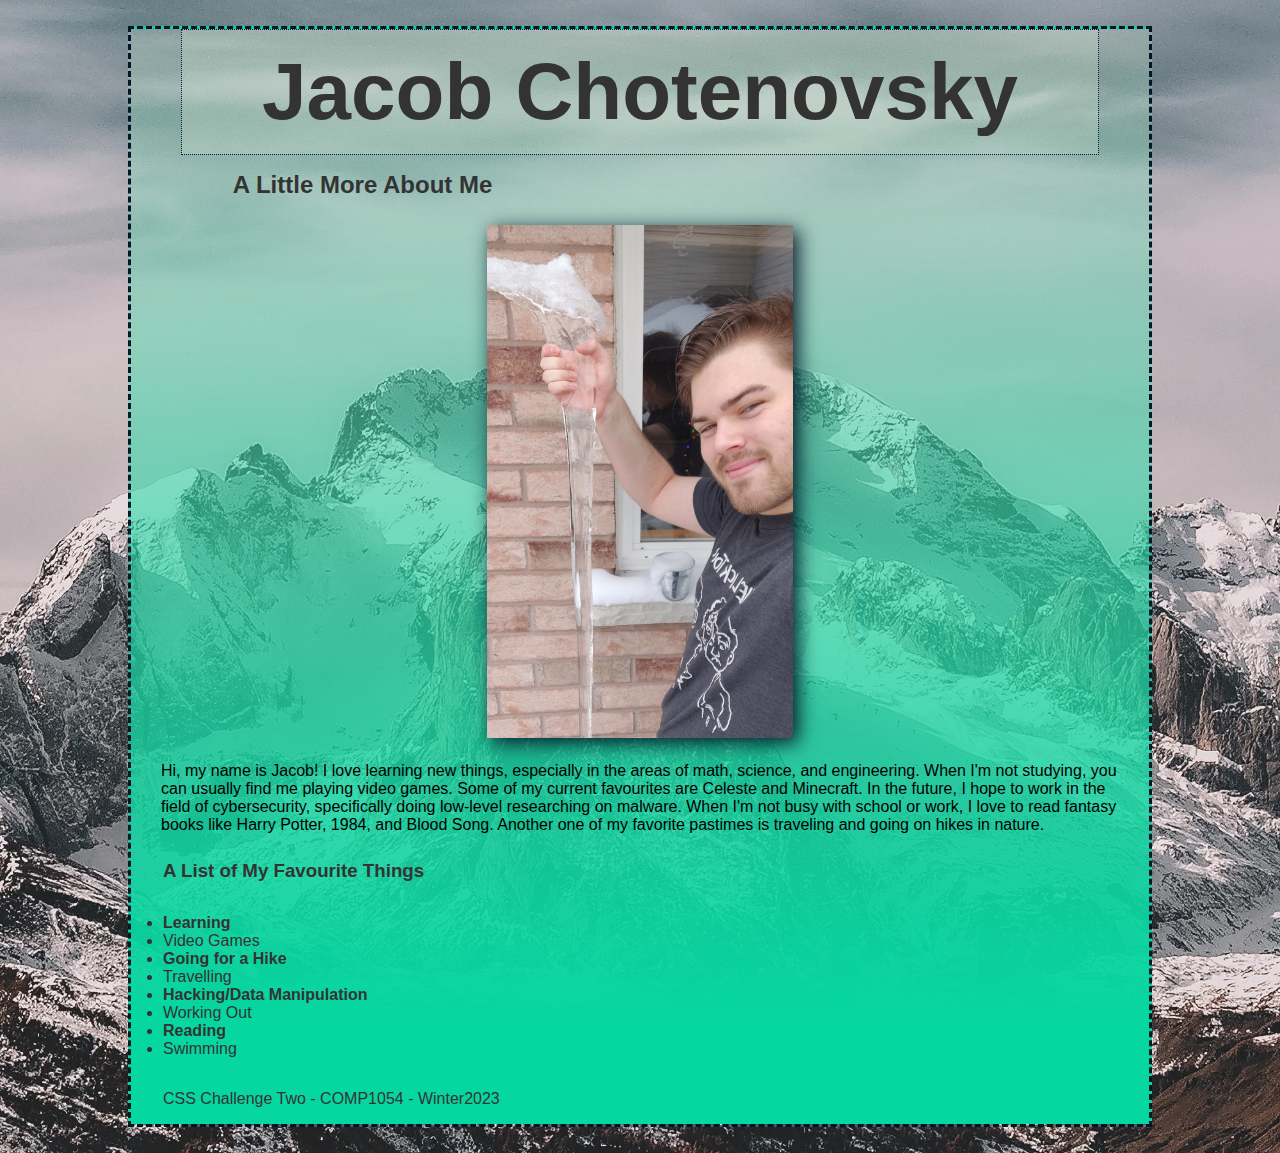
==== index.html @ 279d69f6 "CSS Challenge Two Complete" ====
<!DOCTYPE html>
<html lang="en">
<head>
    <meta charset="UTF-8">
    <meta http-equiv="X-UA-Compatible" content="IE=edge">
    <meta name="viewport" content="width=device-width, initial-scale=1.0">
    <title>CSS Challenge Two</title>
    <link href="./css/style.css" rel="stylesheet">
</head>
<body>
    <div class="wrapper">
    <header>
        <h1> Jacob Chotenovsky </h1>
    </header>
    <main>
        <h2>A Little More About Me </h2> 
        <section>
            <!--place image here-->
            <img src="./img/me.jpg" alt="Picture of Me Holding a MASSIVE Icicle">
        </section>
        <!-- add a short paragraph about you -->
        <p>
            Hi, my name is Jacob! I love learning new things, especially in the areas of math, science, and engineering. When I'm not studying, you can usually find me playing video games. Some of my current favourites are Celeste and Minecraft. In the future, I hope to work in the field of cybersecurity, specifically doing low-level researching on malware. When I'm not busy with school or work, I love to read fantasy books like Harry Potter, 1984, and Blood Song. Another one of my favorite pastimes is traveling and going on hikes in nature.
        </p>
        <h3>A List of My Favourite Things</h3>
        <!-- add a list here -->
        <ul>
            <li>Learning</li>
            <li>Video Games</li>
            <li>Going for a Hike</li>
            <li>Travelling</li>
            <li>Hacking/Data Manipulation</li>
            <li>Working Out</li>
            <li>Reading</li>
            <li>Swimming</li>
        </ul>
    </main>
    <footer>
        <p> CSS Challenge Two - COMP1054 - Winter2023 </p>
    </footer>
    </div>
</body>
</html>
---- css/style.css ----
/* Universal Selector */
* {
    margin: 0 auto;
    color: #333;
    font-family: Arial, Helvetica, sans-serif;
}

/* Type Selector */
/* Using Background layering to deal with old browsers */
html {
    background: rgb(6, 214, 160);
    background: linear-gradient(0deg, rgba(6, 214, 160, 1) 0%, rgba(224, 239, 218, 1) 80%);
    background: url(../img/pexels-eberhard-grossgasteiger-1366919.webp) no-repeat center/cover;
}

ul li:nth-child(odd) {
    font-weight: bold;
}

/* Image w/o filters other than drop-shadow */
img {
    width: 100%;
    filter: drop-shadow(5px 5px 10px #011627);
}

/* Image Filter Effects - Makes the image look nicer, tweaked like I would in photoshop */
img:hover {
    filter: drop-shadow(20px 20px 50px #E9F1F7) brightness(0.95) contrast(120%) saturate(110%) sepia(20%);
}

header {
    width: 90%;
    position: sticky;
    top: 0;
    z-index: 2;
    background-color: rgba(224, 239, 218, .25);
    border: 1px dotted #011627;
}

h1 {
    font-size: 80px;
    text-align: center;
}

main section {
    width: 30%;
    height: 50%;
    padding: 10px 30px;
}

/* Specifies the paragraph in main otherwise it also selects the footer paragraph element */
/* Changes the paragraph to the original colour unlike everywhere else which is using #333 */
main p {
    color: black;
    padding: 10px 30px;
}

main > h2 {
    text-align: left;
    padding-left: 10%;
}

/* Grouping Selector */
h1,
h2,
h3,
p,
ul {
    padding: 1rem 2rem;
}

/* Class Selector */
.wrapper {
    border: 3px dashed #011627;
    box-sizing: border-box;
    width: 80vw;
    margin-top: 2%;
    margin-bottom: 2%;
    background-color: rgba(233, 241, 247, 0.25);
    background: linear-gradient(0deg, rgba(6, 214, 160, 1) 10%, rgba(224, 239, 218, .25) 100%);
}

/* At-Rule Selector */
/* IDK what to do but this makes the background colour off-white if the user is on mac */
@supports (-webkit-backdrop-filter: blur(1px)) {
    html {
        background-color: rgb(224, 239, 218);
    }
}
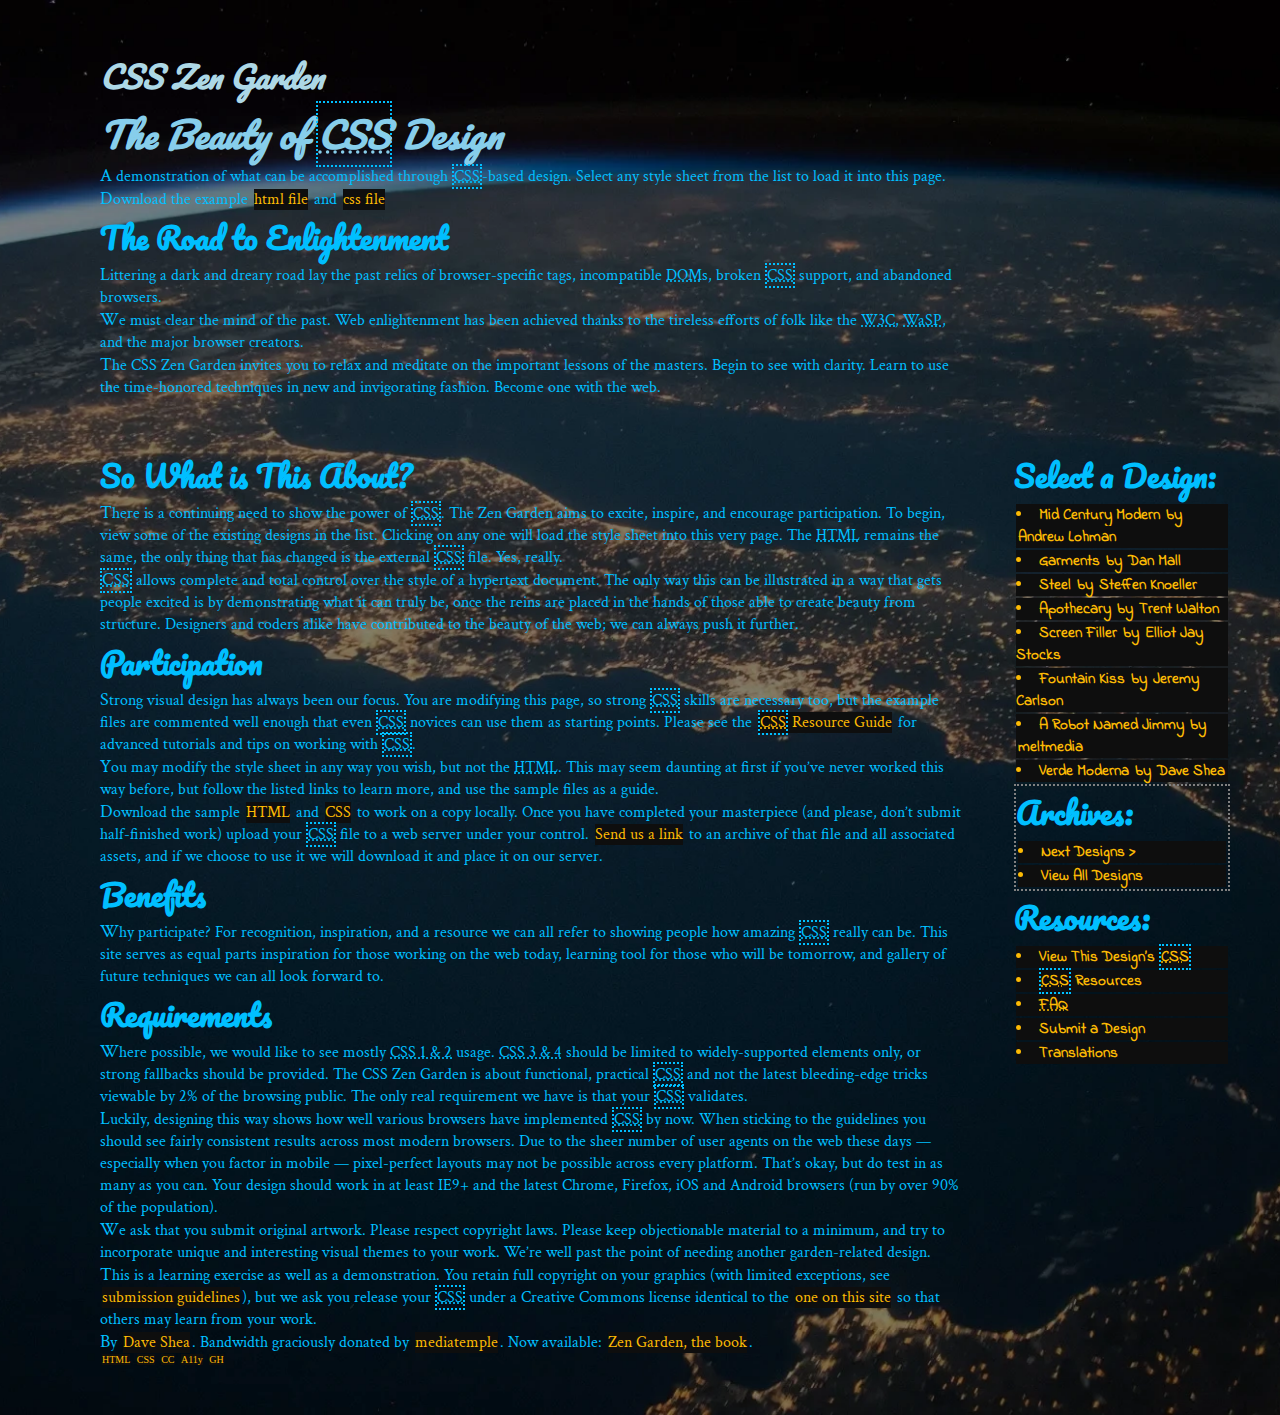
==== commit b1417ac8: "Assignment 1 Complete" ====
--- a/index.html
+++ b/index.html
@@ -1,43 +1,198 @@
 <!DOCTYPE html>
 <html lang="en">
 <head>
-    <meta charset="UTF-8">
-    <meta http-equiv="X-UA-Compatible" content="IE=edge">
-    <meta name="viewport" content="width=device-width, initial-scale=1.0">
-    <title>CSS Challenge Two</title>
-    <link href="./css/style.css" rel="stylesheet">
+	<meta charset="utf-8">
+	<title>CSS Zen Garden: The Beauty of CSS Design</title>
+
+	<link rel="stylesheet" media="screen" href="./styles/styles.css">
+	<link rel="alternate" type="application/rss+xml" title="RSS" href="http://www.csszengarden.com/zengarden.xml">
+
+	<meta name="viewport" content="width=device-width, initial-scale=1.0">
+	<meta name="author" content="Dave Shea">
+	<meta name="description" content="A demonstration of what can be accomplished visually through CSS-based design.">
+	<meta name="robots" content="all">
+
+
+	<!--[if lt IE 9]>
+	<script src="script/html5shiv.js"></script>
+	<![endif]-->
 </head>
-<body>
-    <div class="wrapper">
-    <header>
-        <h1> Jacob Chotenovsky </h1>
-    </header>
-    <main>
-        <h2>A Little More About Me </h2> 
-        <section>
-            <!--place image here-->
-            <img src="./img/me.jpg" alt="Picture of Me Holding a MASSIVE Icicle">
-        </section>
-        <!-- add a short paragraph about you -->
-        <p>
-            Hi, my name is Jacob! I love learning new things, especially in the areas of math, science, and engineering. When I'm not studying, you can usually find me playing video games. Some of my current favourites are Celeste and Minecraft. In the future, I hope to work in the field of cybersecurity, specifically doing low-level researching on malware. When I'm not busy with school or work, I love to read fantasy books like Harry Potter, 1984, and Blood Song. Another one of my favorite pastimes is traveling and going on hikes in nature.
-        </p>
-        <h3>A List of My Favourite Things</h3>
-        <!-- add a list here -->
-        <ul>
-            <li>Learning</li>
-            <li>Video Games</li>
-            <li>Going for a Hike</li>
-            <li>Travelling</li>
-            <li>Hacking/Data Manipulation</li>
-            <li>Working Out</li>
-            <li>Reading</li>
-            <li>Swimming</li>
-        </ul>
-    </main>
-    <footer>
-        <p> CSS Challenge Two - COMP1054 - Winter2023 </p>
-    </footer>
-    </div>
+
+<!--
+
+
+
+	View source is a feature, not a bug. Thanks for your curiosity and
+	interest in participating!
+
+	Here are the submission guidelines for the new and improved csszengarden.com:
+
+	- CSS3? Of course! Prefix for ALL browsers where necessary.
+	- go responsive; test your layout at multiple screen sizes.
+	- your browser testing baseline: IE9+, recent Chrome/Firefox/Safari, and iOS/Android
+	- Graceful degradation is acceptable, and in fact highly encouraged.
+	- use classes for styling. Don't use ids.
+	- web fonts are cool, just make sure you have a license to share the files. Hosted 
+	  services that are applied via the CSS file (ie. Google Fonts) will work fine, but
+	  most that require custom HTML won't. TypeKit is supported, see the readme on this
+	  page for usage instructions: https://github.com/mezzoblue/csszengarden.com/
+
+	And a few tips on building your CSS file:
+
+	- use :first-child, :last-child and :nth-child to get at non-classed elements
+	- use ::before and ::after to create pseudo-elements for extra styling
+	- use multiple background images to apply as many as you need to any element
+	- use the Kellum Method for image replacement, if still needed. http://goo.gl/GXxdI
+	- don't rely on the extra divs at the bottom. Use ::before and ::after instead.
+
+		
+-->
+
+<body id="css-zen-garden">
+<div class="page-wrapper">
+
+	<section class="intro" id="zen-intro">
+		<header role="banner">
+			<h1>CSS Zen Garden</h1>
+			<h2>The Beauty of <abbr title="Cascading Style Sheets">CSS</abbr> Design</h2>
+		</header>
+
+		<div class="summary" id="zen-summary" role="article">
+			<p>A demonstration of what can be accomplished through <abbr title="Cascading Style Sheets">CSS</abbr>-based design. Select any style sheet from the list to load it into this page.</p>
+			<p>Download the example <a href="/examples/index" title="This page's source HTML code, not to be modified.">html file</a> and <a href="/examples/style.css" title="This page's sample CSS, the file you may modify.">css file</a></p>
+		</div>
+
+		<div class="preamble" id="zen-preamble" role="article">
+			<h3>The Road to Enlightenment</h3>
+			<p>Littering a dark and dreary road lay the past relics of browser-specific tags, incompatible <abbr title="Document Object Model">DOM</abbr>s, broken <abbr title="Cascading Style Sheets">CSS</abbr> support, and abandoned browsers.</p>
+			<p>We must clear the mind of the past. Web enlightenment has been achieved thanks to the tireless efforts of folk like the <abbr title="World Wide Web Consortium">W3C</abbr>, <abbr title="Web Standards Project">WaSP</abbr>, and the major browser creators.</p>
+			<p>The CSS Zen Garden invites you to relax and meditate on the important lessons of the masters. Begin to see with clarity. Learn to use the time-honored techniques in new and invigorating fashion. Become one with the web.</p>
+		</div>
+	</section>
+
+	<div class="main supporting" id="zen-supporting" role="main">
+		<div class="explanation" id="zen-explanation" role="article">
+			<h3>So What is This About?</h3>
+			<p>There is a continuing need to show the power of <abbr title="Cascading Style Sheets">CSS</abbr>. The Zen Garden aims to excite, inspire, and encourage participation. To begin, view some of the existing designs in the list. Clicking on any one will load the style sheet into this very page. The <abbr title="HyperText Markup Language">HTML</abbr> remains the same, the only thing that has changed is the external <abbr title="Cascading Style Sheets">CSS</abbr> file. Yes, really.</p>
+			<p><abbr title="Cascading Style Sheets">CSS</abbr> allows complete and total control over the style of a hypertext document. The only way this can be illustrated in a way that gets people excited is by demonstrating what it can truly be, once the reins are placed in the hands of those able to create beauty from structure. Designers and coders alike have contributed to the beauty of the web; we can always push it further.</p>
+		</div>
+
+		<div class="participation" id="zen-participation" role="article">
+			<h3>Participation</h3>
+			<p>Strong visual design has always been our focus. You are modifying this page, so strong <abbr title="Cascading Style Sheets">CSS</abbr> skills are necessary too, but the example files are commented well enough that even <abbr title="Cascading Style Sheets">CSS</abbr> novices can use them as starting points. Please see the <a href="http://www.mezzoblue.com/zengarden/resources/" title="A listing of CSS-related resources"><abbr title="Cascading Style Sheets">CSS</abbr> Resource Guide</a> for advanced tutorials and tips on working with <abbr title="Cascading Style Sheets">CSS</abbr>.</p>
+			<p>You may modify the style sheet in any way you wish, but not the <abbr title="HyperText Markup Language">HTML</abbr>. This may seem daunting at first if you&#8217;ve never worked this way before, but follow the listed links to learn more, and use the sample files as a guide.</p>
+			<p>Download the sample <a href="/examples/index" title="This page's source HTML code, not to be modified.">HTML</a> and <a href="/examples/style.css" title="This page's sample CSS, the file you may modify.">CSS</a> to work on a copy locally. Once you have completed your masterpiece (and please, don&#8217;t submit half-finished work) upload your <abbr title="Cascading Style Sheets">CSS</abbr> file to a web server under your control. <a href="http://www.mezzoblue.com/zengarden/submit/" title="Use the contact form to send us your CSS file">Send us a link</a> to an archive of that file and all associated assets, and if we choose to use it we will download it and place it on our server.</p>
+		</div>
+
+		<div class="benefits" id="zen-benefits" role="article">
+			<h3>Benefits</h3>
+			<p>Why participate? For recognition, inspiration, and a resource we can all refer to showing people how amazing <abbr title="Cascading Style Sheets">CSS</abbr> really can be. This site serves as equal parts inspiration for those working on the web today, learning tool for those who will be tomorrow, and gallery of future techniques we can all look forward to.</p>
+		</div>
+
+		<div class="requirements" id="zen-requirements" role="article">
+			<h3>Requirements</h3>
+			<p>Where possible, we would like to see mostly <abbr title="Cascading Style Sheets, levels 1 and 2">CSS 1 &amp; 2</abbr> usage. <abbr title="Cascading Style Sheets, levels 3 and 4">CSS 3 &amp; 4</abbr> should be limited to widely-supported elements only, or strong fallbacks should be provided. The CSS Zen Garden is about functional, practical <abbr title="Cascading Style Sheets">CSS</abbr> and not the latest bleeding-edge tricks viewable by 2% of the browsing public. The only real requirement we have is that your <abbr title="Cascading Style Sheets">CSS</abbr> validates.</p>
+			<p>Luckily, designing this way shows how well various browsers have implemented <abbr title="Cascading Style Sheets">CSS</abbr> by now. When sticking to the guidelines you should see fairly consistent results across most modern browsers. Due to the sheer number of user agents on the web these days &#8212; especially when you factor in mobile &#8212; pixel-perfect layouts may not be possible across every platform. That&#8217;s okay, but do test in as many as you can. Your design should work in at least IE9+ and the latest Chrome, Firefox, iOS and Android browsers (run by over 90% of the population).</p>
+			<p>We ask that you submit original artwork. Please respect copyright laws. Please keep objectionable material to a minimum, and try to incorporate unique and interesting visual themes to your work. We&#8217;re well past the point of needing another garden-related design.</p>
+			<p>This is a learning exercise as well as a demonstration. You retain full copyright on your graphics (with limited exceptions, see <a href="http://www.mezzoblue.com/zengarden/submit/guidelines/">submission guidelines</a>), but we ask you release your <abbr title="Cascading Style Sheets">CSS</abbr> under a Creative Commons license identical to the <a href="http://creativecommons.org/licenses/by-nc-sa/3.0/" title="View the Zen Garden's license information.">one on this site</a> so that others may learn from your work.</p>
+			<p role="contentinfo">By <a href="http://www.mezzoblue.com/">Dave Shea</a>. Bandwidth graciously donated by <a href="http://www.mediatemple.net/">mediatemple</a>. Now available: <a href="http://www.amazon.com/exec/obidos/ASIN/0321303474/mezzoblue-20/">Zen Garden, the book</a>.</p>
+		</div>
+
+		<footer>
+			<a href="http://validator.w3.org/check/referer" title="Check the validity of this site&#8217;s HTML" class="zen-validate-html">HTML</a>
+			<a href="http://jigsaw.w3.org/css-validator/check/referer" title="Check the validity of this site&#8217;s CSS" class="zen-validate-css">CSS</a>
+			<a href="http://creativecommons.org/licenses/by-nc-sa/3.0/" title="View the Creative Commons license of this site: Attribution-NonCommercial-ShareAlike." class="zen-license">CC</a>
+			<a href="http://mezzoblue.com/zengarden/faq/#aaa" title="Read about the accessibility of this site" class="zen-accessibility">A11y</a>
+			<a href="https://github.com/mezzoblue/csszengarden.com" title="Fork this site on Github" class="zen-github">GH</a>
+		</footer>
+
+	</div>
+
+
+	<aside class="sidebar" role="complementary">
+		<div class="wrapper">
+
+			<div class="design-selection" id="design-selection">
+				<h3 class="select">Select a Design:</h3>
+				<nav role="navigation">
+					<ul>
+					<li>
+						<a href="/221/" class="design-name">Mid Century Modern</a> by						<a href="http://andrewlohman.com/" class="designer-name">Andrew Lohman</a>
+					</li>					<li>
+						<a href="/220/" class="design-name">Garments</a> by						<a href="http://danielmall.com/" class="designer-name">Dan Mall</a>
+					</li>					<li>
+						<a href="/219/" class="design-name">Steel</a> by						<a href="http://steffen-knoeller.de" class="designer-name">Steffen Knoeller</a>
+					</li>					<li>
+						<a href="/218/" class="design-name">Apothecary</a> by						<a href="http://trentwalton.com" class="designer-name">Trent Walton</a>
+					</li>					<li>
+						<a href="/217/" class="design-name">Screen Filler</a> by						<a href="http://elliotjaystocks.com/" class="designer-name">Elliot Jay Stocks</a>
+					</li>					<li>
+						<a href="/216/" class="design-name">Fountain Kiss</a> by						<a href="http://jeremycarlson.com" class="designer-name">Jeremy Carlson</a>
+					</li>					<li>
+						<a href="/215/" class="design-name">A Robot Named Jimmy</a> by						<a href="http://meltmedia.com/" class="designer-name">meltmedia</a>
+					</li>					<li>
+						<a href="/214/" class="design-name">Verde Moderna</a> by						<a href="http://www.mezzoblue.com/" class="designer-name">Dave Shea</a>
+					</li>					</ul>
+				</nav>
+			</div>
+
+			<div class="design-archives" id="design-archives">
+				<h3 class="archives">Archives:</h3>
+				<nav role="navigation">
+					<ul>
+						<li class="next">
+							<a href="/214/page1">
+								Next Designs <span class="indicator">&rsaquo;</span>
+							</a>
+						</li>
+						<li class="viewall">
+							<a href="http://www.mezzoblue.com/zengarden/alldesigns/" title="View every submission to the Zen Garden.">
+								View All Designs							</a>
+						</li>
+					</ul>
+				</nav>
+			</div>
+
+			<div class="zen-resources" id="zen-resources">
+				<h3 class="resources">Resources:</h3>
+				<ul>
+					<li class="view-css">
+						<a href="/214/214.css" title="View the source CSS file of the currently-viewed design.">
+							View This Design&#8217;s <abbr title="Cascading Style Sheets">CSS</abbr>						</a>
+					</li>
+					<li class="css-resources">
+						<a href="http://www.mezzoblue.com/zengarden/resources/" title="Links to great sites with information on using CSS.">
+							<abbr title="Cascading Style Sheets">CSS</abbr> Resources						</a>
+					</li>
+					<li class="zen-faq">
+						<a href="http://www.mezzoblue.com/zengarden/faq/" title="A list of Frequently Asked Questions about the Zen Garden.">
+							<abbr title="Frequently Asked Questions">FAQ</abbr>						</a>
+					</li>
+					<li class="zen-submit">
+						<a href="http://www.mezzoblue.com/zengarden/submit/" title="Send in your own CSS file.">
+							Submit a Design						</a>
+					</li>
+					<li class="zen-translations">
+						<a href="http://www.mezzoblue.com/zengarden/translations/" title="View translated versions of this page.">
+							Translations						</a>
+					</li>
+				</ul>
+			</div>
+		</div>
+	</aside>
+
+
+</div>
+
+<!--
+
+	These superfluous divs/spans were originally provided as catch-alls to add extra imagery.
+	These days we have full ::before and ::after support, favour using those instead.
+	These only remain for historical design compatibility. They might go away one day.
+		
+-->
+<div class="extra1" role="presentation"></div><div class="extra2" role="presentation"></div><div class="extra3" role="presentation"></div>
+<div class="extra4" role="presentation"></div><div class="extra5" role="presentation"></div><div class="extra6" role="presentation"></div>
+
 </body>
-</html>+</html>
--- a/styles/styles.css
+++ b/styles/styles.css
@@ -0,0 +1,189 @@
+/* Import Fonts */
+@import url('https://fonts.googleapis.com/css2?family=Crimson+Text&family=Indie+Flower&family=Pacifico&display=swap');
+
+/* General Styles */
+* {
+  margin: 0;
+  padding: 0;
+}
+
+html {
+  box-sizing: border-box;
+  height: 100%;
+  font-size: 10px;
+  display: flex;
+}
+
+:root {
+  --container-bg: #0e0e0e;
+  --article-bg: #F5F5DC;
+  --main-heading: lightblue;
+  --secondary-heading: skyblue;
+  --tertiary-heading: deepskyblue;
+  --text-color: #FCBA04;
+}
+
+
+/* Type Selector example */
+/* Setup all the font sizing and family */
+h1,
+h2,
+h3,
+h4,
+h5,
+h6 {
+  font-family: 'Pacifico', sans-serif;
+}
+
+h1 {
+  font-size: 3.0rem;
+  color: var(--main-heading);
+}
+
+h2 {
+  font-size: 3.5rem;
+  color: var(--secondary-heading);
+}
+
+h3 {
+  font-size: 3.0rem;
+  color: var(--tertiary-heading);
+}
+
+h4 {
+  font-size: 1.8rem;
+  color: var(--tertiary-heading);
+}
+
+h5 {
+  font-size: 1.6rem;
+  color: cyan;
+}
+
+h6 {
+  font-size: 1.4rem;
+  color: cyan;
+}
+
+p {
+  font-family: 'Crimson Text';
+  font-size: 1.6rem;
+  color: var(--tertiary-heading);
+  line-height: 2.2rem;
+}
+
+/* LoVe Fears HAte */
+/* Initial link styling */
+ul li,
+a {
+  text-decoration: none;
+  list-style-position: inside;
+  color: #FCBA04;
+  background-color: var(--container-bg);
+  margin: 0.2rem 0.2rem;
+}
+
+/* Class Selector example */
+/* Setup the grid display and padding of the page! */
+.page-wrapper {
+  background: rgb(160, 160, 131);
+  background: linear-gradient(180deg, rgba(160, 160, 131, 1) 32%, rgba(164, 168, 209, 1) 100%);
+  background: url(../assets/pexels-pixabay-220201.webp) no-repeat center/cover;
+  padding: 5rem 10rem;
+  display: grid;
+  grid-template-columns: 80% 20%; /* adjust the width of the aside column as necessary */
+  gap: 5rem;
+  grid-auto-rows: minmax(100px, auto);
+}
+
+/* ID Selector example */
+/* Setup the backgrounds */
+#design-archives {
+  border: 2px dotted gray;
+}
+
+/* Attribute Selector example */
+/* Didn't even know you could do this or why you would chose it over id or class?? but another border it is!! */
+[title="Cascading Style Sheets"] {
+  border: 0.2rem dotted var(--tertiary-heading);
+}
+
+/* Pseudo-class Selector example */
+/* LoVe Fears HAte for styling links */
+a:visited {
+  text-decoration: line-through;
+}
+
+a:focus {
+  box-sizing: border-box;
+  text-decoration: underline;
+  border: 2px solid red;
+}
+
+a:hover {
+  box-sizing: border-box;
+  text-decoration: underline;
+  border: 2px solid yellow;
+}
+
+a:active {
+  text-decoration: wavy;
+}
+
+/* Pseudo-element Selector example */
+/* Make the first letter of each paragraph look a bit larger */
+p::first-letter {
+  font-size: 1.8rem;
+}
+
+/* Multi-Selector for setting up the main grid column */
+#zen-intro,
+#zen-supporting {
+  grid-column: 1;
+  display: flex;
+  flex-direction: column;
+}
+
+/* Descendant Combinator example */
+/* Setup for the second grid for the aside */
+#css-zen-garden aside {
+  grid-column: 2;
+}
+
+/* Child Combinator example */
+/* Link lists styling! */
+ul>li {
+  font-weight: bold;
+  font-size: 1.5rem;
+  font-family: 'Indie Flower', sans-serif;
+}
+
+/* Direct Sibling Combinator example */
+/* Nice header italicized! */
+h1,
+h1+h2 {
+  font-style: italic;
+}
+
+/* General Sibling Combinator example */
+/* Running out of things to do with these selectors, so color change it is! */
+p~abbr {
+  color: var(--text-color);
+}
+
+/* Animation */
+@keyframes background {
+  from {border: 2px dotted blue;}
+  to {border: 2px dotted red;}
+}
+
+/* Animated element */
+.design-selection,
+.zen-resources {
+  animation-name: background;
+  animation-duration: 2s;
+  animation-timing-function: ease-in-out;
+  animation-delay: 0s;
+  animation-iteration-count: infinite;
+  animation-direction: alternate;
+}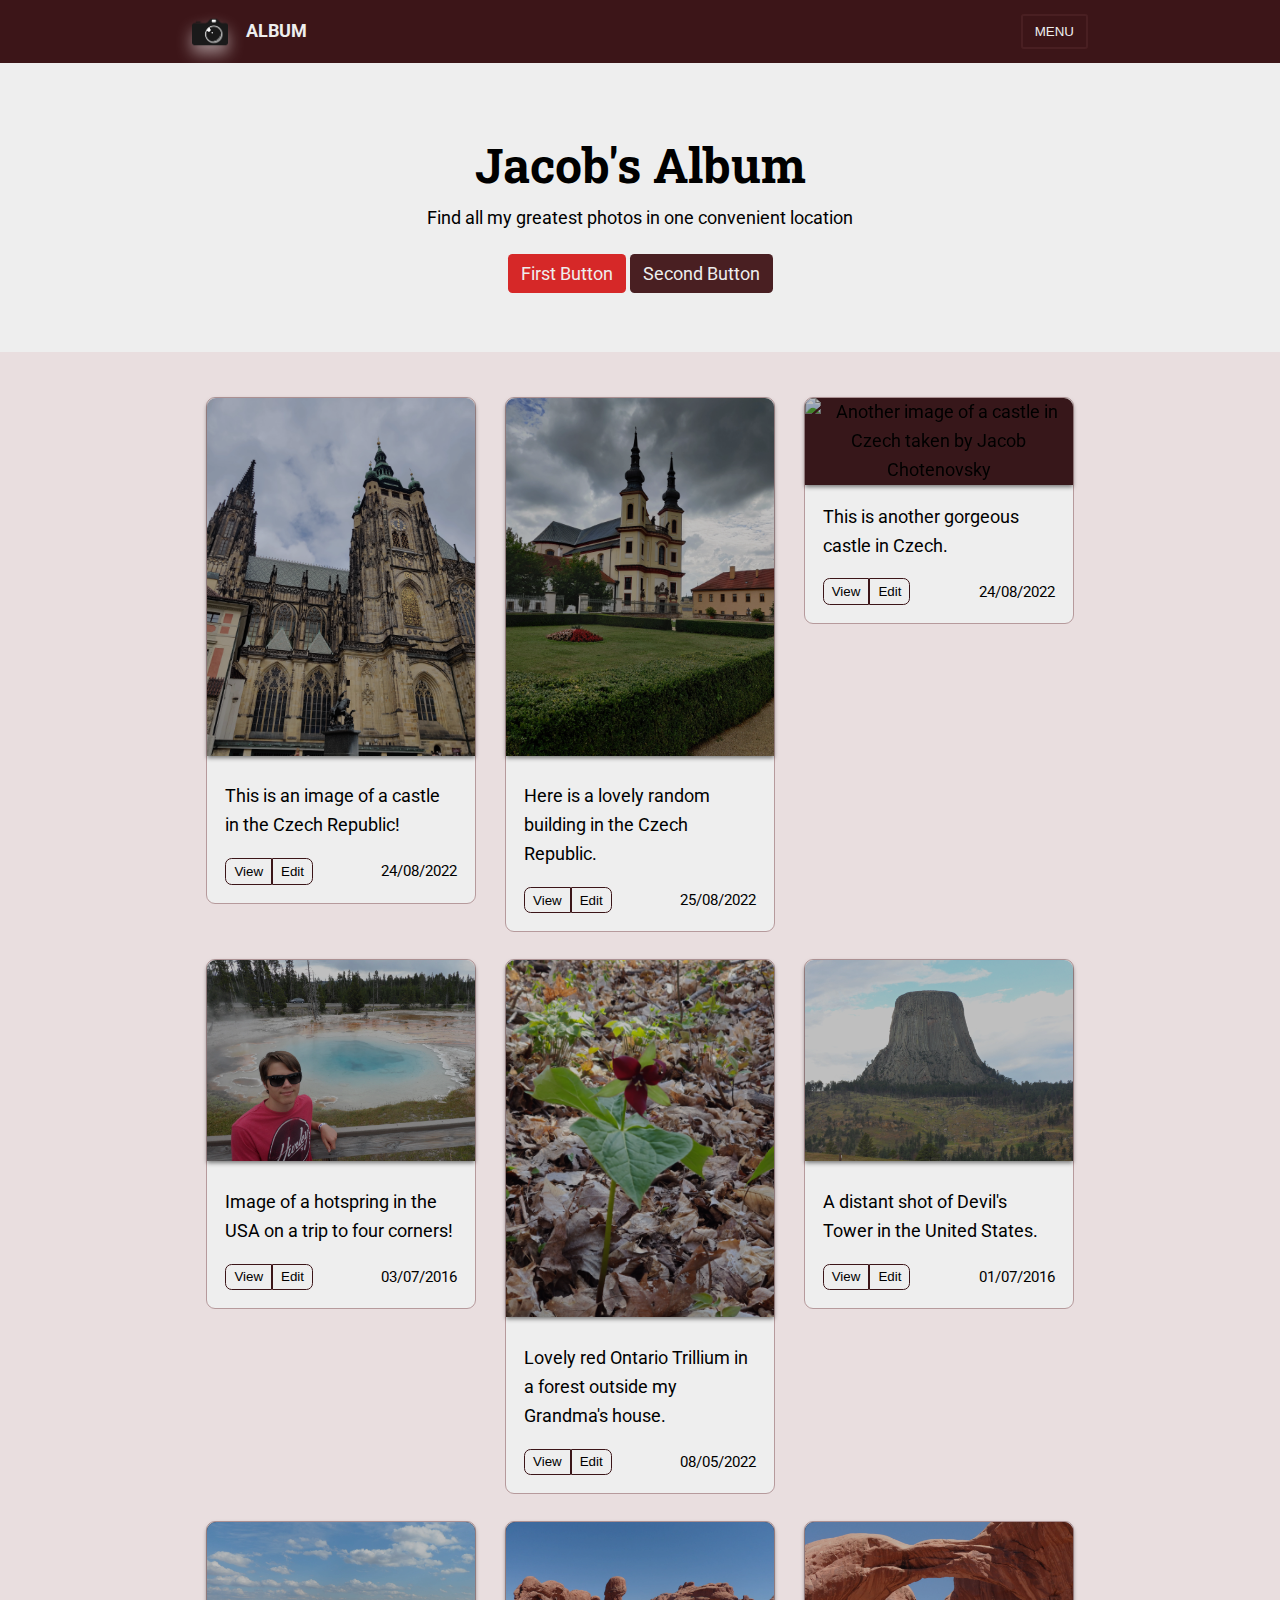
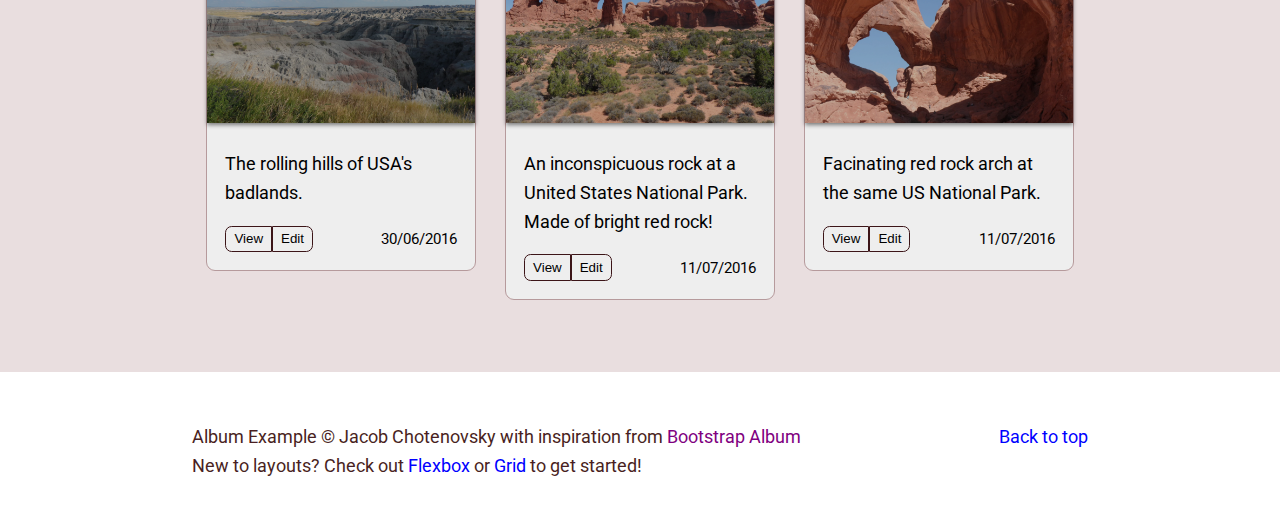
==== commit 50819243: "Assignment 2" ====
--- a/index.html
+++ b/index.html
@@ -1,198 +1,209 @@
 <!DOCTYPE html>
 <html lang="en">
-<head>
-	<meta charset="utf-8">
-	<title>CSS Zen Garden: The Beauty of CSS Design</title>
-
-	<link rel="stylesheet" media="screen" href="./styles/styles.css">
-	<link rel="alternate" type="application/rss+xml" title="RSS" href="http://www.csszengarden.com/zengarden.xml">
-
-	<meta name="viewport" content="width=device-width, initial-scale=1.0">
-	<meta name="author" content="Dave Shea">
-	<meta name="description" content="A demonstration of what can be accomplished visually through CSS-based design.">
-	<meta name="robots" content="all">
-
-
-	<!--[if lt IE 9]>
-	<script src="script/html5shiv.js"></script>
-	<![endif]-->
-</head>
-
-<!--
-
-
-
-	View source is a feature, not a bug. Thanks for your curiosity and
-	interest in participating!
-
-	Here are the submission guidelines for the new and improved csszengarden.com:
-
-	- CSS3? Of course! Prefix for ALL browsers where necessary.
-	- go responsive; test your layout at multiple screen sizes.
-	- your browser testing baseline: IE9+, recent Chrome/Firefox/Safari, and iOS/Android
-	- Graceful degradation is acceptable, and in fact highly encouraged.
-	- use classes for styling. Don't use ids.
-	- web fonts are cool, just make sure you have a license to share the files. Hosted 
-	  services that are applied via the CSS file (ie. Google Fonts) will work fine, but
-	  most that require custom HTML won't. TypeKit is supported, see the readme on this
-	  page for usage instructions: https://github.com/mezzoblue/csszengarden.com/
-
-	And a few tips on building your CSS file:
-
-	- use :first-child, :last-child and :nth-child to get at non-classed elements
-	- use ::before and ::after to create pseudo-elements for extra styling
-	- use multiple background images to apply as many as you need to any element
-	- use the Kellum Method for image replacement, if still needed. http://goo.gl/GXxdI
-	- don't rely on the extra divs at the bottom. Use ::before and ::after instead.
-
-		
--->
-
-<body id="css-zen-garden">
-<div class="page-wrapper">
-
-	<section class="intro" id="zen-intro">
-		<header role="banner">
-			<h1>CSS Zen Garden</h1>
-			<h2>The Beauty of <abbr title="Cascading Style Sheets">CSS</abbr> Design</h2>
-		</header>
-
-		<div class="summary" id="zen-summary" role="article">
-			<p>A demonstration of what can be accomplished through <abbr title="Cascading Style Sheets">CSS</abbr>-based design. Select any style sheet from the list to load it into this page.</p>
-			<p>Download the example <a href="/examples/index" title="This page's source HTML code, not to be modified.">html file</a> and <a href="/examples/style.css" title="This page's sample CSS, the file you may modify.">css file</a></p>
-		</div>
-
-		<div class="preamble" id="zen-preamble" role="article">
-			<h3>The Road to Enlightenment</h3>
-			<p>Littering a dark and dreary road lay the past relics of browser-specific tags, incompatible <abbr title="Document Object Model">DOM</abbr>s, broken <abbr title="Cascading Style Sheets">CSS</abbr> support, and abandoned browsers.</p>
-			<p>We must clear the mind of the past. Web enlightenment has been achieved thanks to the tireless efforts of folk like the <abbr title="World Wide Web Consortium">W3C</abbr>, <abbr title="Web Standards Project">WaSP</abbr>, and the major browser creators.</p>
-			<p>The CSS Zen Garden invites you to relax and meditate on the important lessons of the masters. Begin to see with clarity. Learn to use the time-honored techniques in new and invigorating fashion. Become one with the web.</p>
-		</div>
-	</section>
-
-	<div class="main supporting" id="zen-supporting" role="main">
-		<div class="explanation" id="zen-explanation" role="article">
-			<h3>So What is This About?</h3>
-			<p>There is a continuing need to show the power of <abbr title="Cascading Style Sheets">CSS</abbr>. The Zen Garden aims to excite, inspire, and encourage participation. To begin, view some of the existing designs in the list. Clicking on any one will load the style sheet into this very page. The <abbr title="HyperText Markup Language">HTML</abbr> remains the same, the only thing that has changed is the external <abbr title="Cascading Style Sheets">CSS</abbr> file. Yes, really.</p>
-			<p><abbr title="Cascading Style Sheets">CSS</abbr> allows complete and total control over the style of a hypertext document. The only way this can be illustrated in a way that gets people excited is by demonstrating what it can truly be, once the reins are placed in the hands of those able to create beauty from structure. Designers and coders alike have contributed to the beauty of the web; we can always push it further.</p>
-		</div>
-
-		<div class="participation" id="zen-participation" role="article">
-			<h3>Participation</h3>
-			<p>Strong visual design has always been our focus. You are modifying this page, so strong <abbr title="Cascading Style Sheets">CSS</abbr> skills are necessary too, but the example files are commented well enough that even <abbr title="Cascading Style Sheets">CSS</abbr> novices can use them as starting points. Please see the <a href="http://www.mezzoblue.com/zengarden/resources/" title="A listing of CSS-related resources"><abbr title="Cascading Style Sheets">CSS</abbr> Resource Guide</a> for advanced tutorials and tips on working with <abbr title="Cascading Style Sheets">CSS</abbr>.</p>
-			<p>You may modify the style sheet in any way you wish, but not the <abbr title="HyperText Markup Language">HTML</abbr>. This may seem daunting at first if you&#8217;ve never worked this way before, but follow the listed links to learn more, and use the sample files as a guide.</p>
-			<p>Download the sample <a href="/examples/index" title="This page's source HTML code, not to be modified.">HTML</a> and <a href="/examples/style.css" title="This page's sample CSS, the file you may modify.">CSS</a> to work on a copy locally. Once you have completed your masterpiece (and please, don&#8217;t submit half-finished work) upload your <abbr title="Cascading Style Sheets">CSS</abbr> file to a web server under your control. <a href="http://www.mezzoblue.com/zengarden/submit/" title="Use the contact form to send us your CSS file">Send us a link</a> to an archive of that file and all associated assets, and if we choose to use it we will download it and place it on our server.</p>
-		</div>
-
-		<div class="benefits" id="zen-benefits" role="article">
-			<h3>Benefits</h3>
-			<p>Why participate? For recognition, inspiration, and a resource we can all refer to showing people how amazing <abbr title="Cascading Style Sheets">CSS</abbr> really can be. This site serves as equal parts inspiration for those working on the web today, learning tool for those who will be tomorrow, and gallery of future techniques we can all look forward to.</p>
-		</div>
-
-		<div class="requirements" id="zen-requirements" role="article">
-			<h3>Requirements</h3>
-			<p>Where possible, we would like to see mostly <abbr title="Cascading Style Sheets, levels 1 and 2">CSS 1 &amp; 2</abbr> usage. <abbr title="Cascading Style Sheets, levels 3 and 4">CSS 3 &amp; 4</abbr> should be limited to widely-supported elements only, or strong fallbacks should be provided. The CSS Zen Garden is about functional, practical <abbr title="Cascading Style Sheets">CSS</abbr> and not the latest bleeding-edge tricks viewable by 2% of the browsing public. The only real requirement we have is that your <abbr title="Cascading Style Sheets">CSS</abbr> validates.</p>
-			<p>Luckily, designing this way shows how well various browsers have implemented <abbr title="Cascading Style Sheets">CSS</abbr> by now. When sticking to the guidelines you should see fairly consistent results across most modern browsers. Due to the sheer number of user agents on the web these days &#8212; especially when you factor in mobile &#8212; pixel-perfect layouts may not be possible across every platform. That&#8217;s okay, but do test in as many as you can. Your design should work in at least IE9+ and the latest Chrome, Firefox, iOS and Android browsers (run by over 90% of the population).</p>
-			<p>We ask that you submit original artwork. Please respect copyright laws. Please keep objectionable material to a minimum, and try to incorporate unique and interesting visual themes to your work. We&#8217;re well past the point of needing another garden-related design.</p>
-			<p>This is a learning exercise as well as a demonstration. You retain full copyright on your graphics (with limited exceptions, see <a href="http://www.mezzoblue.com/zengarden/submit/guidelines/">submission guidelines</a>), but we ask you release your <abbr title="Cascading Style Sheets">CSS</abbr> under a Creative Commons license identical to the <a href="http://creativecommons.org/licenses/by-nc-sa/3.0/" title="View the Zen Garden's license information.">one on this site</a> so that others may learn from your work.</p>
-			<p role="contentinfo">By <a href="http://www.mezzoblue.com/">Dave Shea</a>. Bandwidth graciously donated by <a href="http://www.mediatemple.net/">mediatemple</a>. Now available: <a href="http://www.amazon.com/exec/obidos/ASIN/0321303474/mezzoblue-20/">Zen Garden, the book</a>.</p>
-		</div>
-
-		<footer>
-			<a href="http://validator.w3.org/check/referer" title="Check the validity of this site&#8217;s HTML" class="zen-validate-html">HTML</a>
-			<a href="http://jigsaw.w3.org/css-validator/check/referer" title="Check the validity of this site&#8217;s CSS" class="zen-validate-css">CSS</a>
-			<a href="http://creativecommons.org/licenses/by-nc-sa/3.0/" title="View the Creative Commons license of this site: Attribution-NonCommercial-ShareAlike." class="zen-license">CC</a>
-			<a href="http://mezzoblue.com/zengarden/faq/#aaa" title="Read about the accessibility of this site" class="zen-accessibility">A11y</a>
-			<a href="https://github.com/mezzoblue/csszengarden.com" title="Fork this site on Github" class="zen-github">GH</a>
-		</footer>
-
-	</div>
-
-
-	<aside class="sidebar" role="complementary">
-		<div class="wrapper">
-
-			<div class="design-selection" id="design-selection">
-				<h3 class="select">Select a Design:</h3>
-				<nav role="navigation">
-					<ul>
-					<li>
-						<a href="/221/" class="design-name">Mid Century Modern</a> by						<a href="http://andrewlohman.com/" class="designer-name">Andrew Lohman</a>
-					</li>					<li>
-						<a href="/220/" class="design-name">Garments</a> by						<a href="http://danielmall.com/" class="designer-name">Dan Mall</a>
-					</li>					<li>
-						<a href="/219/" class="design-name">Steel</a> by						<a href="http://steffen-knoeller.de" class="designer-name">Steffen Knoeller</a>
-					</li>					<li>
-						<a href="/218/" class="design-name">Apothecary</a> by						<a href="http://trentwalton.com" class="designer-name">Trent Walton</a>
-					</li>					<li>
-						<a href="/217/" class="design-name">Screen Filler</a> by						<a href="http://elliotjaystocks.com/" class="designer-name">Elliot Jay Stocks</a>
-					</li>					<li>
-						<a href="/216/" class="design-name">Fountain Kiss</a> by						<a href="http://jeremycarlson.com" class="designer-name">Jeremy Carlson</a>
-					</li>					<li>
-						<a href="/215/" class="design-name">A Robot Named Jimmy</a> by						<a href="http://meltmedia.com/" class="designer-name">meltmedia</a>
-					</li>					<li>
-						<a href="/214/" class="design-name">Verde Moderna</a> by						<a href="http://www.mezzoblue.com/" class="designer-name">Dave Shea</a>
-					</li>					</ul>
-				</nav>
-			</div>
-
-			<div class="design-archives" id="design-archives">
-				<h3 class="archives">Archives:</h3>
-				<nav role="navigation">
-					<ul>
-						<li class="next">
-							<a href="/214/page1">
-								Next Designs <span class="indicator">&rsaquo;</span>
-							</a>
-						</li>
-						<li class="viewall">
-							<a href="http://www.mezzoblue.com/zengarden/alldesigns/" title="View every submission to the Zen Garden.">
-								View All Designs							</a>
-						</li>
-					</ul>
-				</nav>
-			</div>
-
-			<div class="zen-resources" id="zen-resources">
-				<h3 class="resources">Resources:</h3>
-				<ul>
-					<li class="view-css">
-						<a href="/214/214.css" title="View the source CSS file of the currently-viewed design.">
-							View This Design&#8217;s <abbr title="Cascading Style Sheets">CSS</abbr>						</a>
-					</li>
-					<li class="css-resources">
-						<a href="http://www.mezzoblue.com/zengarden/resources/" title="Links to great sites with information on using CSS.">
-							<abbr title="Cascading Style Sheets">CSS</abbr> Resources						</a>
-					</li>
-					<li class="zen-faq">
-						<a href="http://www.mezzoblue.com/zengarden/faq/" title="A list of Frequently Asked Questions about the Zen Garden.">
-							<abbr title="Frequently Asked Questions">FAQ</abbr>						</a>
-					</li>
-					<li class="zen-submit">
-						<a href="http://www.mezzoblue.com/zengarden/submit/" title="Send in your own CSS file.">
-							Submit a Design						</a>
-					</li>
-					<li class="zen-translations">
-						<a href="http://www.mezzoblue.com/zengarden/translations/" title="View translated versions of this page.">
-							Translations						</a>
-					</li>
-				</ul>
-			</div>
-		</div>
-	</aside>
-
-
-</div>
-
-<!--
-
-	These superfluous divs/spans were originally provided as catch-alls to add extra imagery.
-	These days we have full ::before and ::after support, favour using those instead.
-	These only remain for historical design compatibility. They might go away one day.
-		
--->
-<div class="extra1" role="presentation"></div><div class="extra2" role="presentation"></div><div class="extra3" role="presentation"></div>
-<div class="extra4" role="presentation"></div><div class="extra5" role="presentation"></div><div class="extra6" role="presentation"></div>
-
-</body>
-</html>
+    <head>
+        <meta charset="UTF-8">
+        <meta http-equiv="X-UA-Compatible" content="IE=edge">
+        <meta name="viewport" content="width=device-width, initial-scale=1.0">
+        <title>Assignment 2 - Recreate Bootstrap Layout - Album Example</title>
+        <link rel="preconnect" href="https://fonts.googleapis.com">
+        <link rel="preconnect" href="https://fonts.gstatic.com" crossorigin>
+        <link href="https://fonts.googleapis.com/css2?family=Roboto&family=Roboto+Slab&display=swap" rel="stylesheet">
+        <link href="./styles/styles.css" rel="stylesheet">
+    </head>
+    <body>
+        <div class="main-container">
+        <!-- Top header  -->
+        <header>
+            <div class="navbar">
+                <div>
+                    <img class="logo" src="./assets/camera.webp" alt="Logo of a Camera">
+                    <p>ALBUM</p>
+                </div>
+                <div>
+                    <button>
+                        MENU
+                        <!-- Check HTML FUND. for Button code? maybe bootstrap only -->
+                    </button>
+                </div>
+            </div>
+        </header>
+        <main>
+            <section class="title">
+                <div>
+                    <h1>Jacob's Album</h1>
+                    <p>Find all my greatest photos in one convenient location</p>
+                    <p><a href="#" class="primary">First Button</a> <a href="#" class="secondary">Second Button</a></p>
+                </div>
+            </section>
+            <section>
+                <div class="card-container">
+                    <div class="cards">
+                        <div>
+                        <div class="img-container">
+                            <img class="imgs" src="./assets/imgCastle1.webp" alt="Image of a castle in Czech taken by Jacob Chotenovsky">
+                        </div>
+                        <div class="card-text-container">
+                            <p>This is an image of a castle in the Czech Republic!</p>
+                            <div>
+                                <div class="btns">
+                                    <button class="btnView">View</button>
+                                    <button class="btnEdit"">Edit</button>
+                                </div>
+                                <small>24/08/2022</small>
+                            </div>
+                        </div>
+                    </div>
+                    </div>
+                    <div class="cards">
+                        <div>
+                        <div class="img-container">
+                            <img class="imgs" src="./assets/imgCzech.webp" alt="Image of a building in Czech taken by Jacob Chotenovsky">
+                        </div>
+                        <div class="card-text-container">
+                            <p>Here is a lovely random building in the Czech Republic.</p>
+                            <div>
+                                <div class="btns">
+                                    <button class="btnView">View</button>
+                                    <button class="btnEdit"">Edit</button>
+                                </div>
+                                <small>25/08/2022</small>
+                            </div>
+                        </div>
+                    </div>
+                    </div>
+                    <div class="cards">
+                        <div>
+                        <div class="img-container">
+                            <img class="imgs" src="./assets/imgCastle2.webp" alt="Another image of a castle in Czech taken by Jacob Chotenovsky">
+                        </div>
+                        <div class="card-text-container">
+                            <p>This is another gorgeous castle in Czech.</p>
+                            <div>
+                                <div class="btns">
+                                    <button class="btnView">View</button>
+                                    <button class="btnEdit"">Edit</button>
+                                </div>
+                                <small>24/08/2022</small>
+                            </div>
+                        </div>
+                    </div>
+                    </div>
+                    <div class="cards">
+                        <div>
+                        <div class="img-container">
+                            <img class="imgs" src="./assets/imgSpring.webp" alt="Image of a hotspring in USA taken by Jacob Chotenovsky">
+                        </div>
+                        <div class="card-text-container">
+                            <p>Image of a hotspring in the USA on a trip to four corners!</p>
+                            <div>
+                                <div class="btns">
+                                    <button class="btnView">View</button>
+                                    <button class="btnEdit"">Edit</button>
+                                </div>
+                                <small>03/07/2016</small>
+                            </div>
+                        </div>
+                    </div>
+                    </div>
+                    <div class="cards">
+                        <div>
+                        <div class="img-container">
+                            <img class="imgs" src="./assets/imgTrillium.webp" alt="Image of an Ontario trillium taken by Jacob Chotenovsky">
+                        </div>
+                        <div class="card-text-container">
+                            <p>Lovely red Ontario Trillium in a forest outside my Grandma's house.</p>
+                            <div class="lower">
+                                <div class="btns">
+                                    <button class="btnView">View</button>
+                                    <button class="btnEdit"">Edit</button>
+                                </div>
+                                <small>08/05/2022</small>
+                            </div>
+                        </div>
+                    </div>
+                    </div>
+                    <div class="cards">
+                        <div>
+                        <div class="img-container">
+                            <img class="imgs" src="./assets/imgDevil.webp" alt="Image of Devils Tower in USA taken by Jacob Chotenovsky">
+                        </div>
+                        <div class="card-text-container">
+                            <p>A distant shot of Devil's Tower in the United States.</p>
+                            <div>
+                                <div class="btns">
+                                    <button class="btnView">View</button>
+                                    <button class="btnEdit"">Edit</button>
+                                </div>
+                                <small>01/07/2016</small>
+                            </div>
+                        </div>
+                    </div>
+                    </div>
+                    <div class="cards">
+                        <div>
+                        <div class="img-container">
+                            <img class="imgs" src="./assets/imgBadlands.webp" alt="Image of Badlands National Park in USA taken by Jacob Chotenovsky">
+                        </div>
+                        <div class="card-text-container">
+                            <p>The rolling hills of USA's badlands. </p>
+                            <div>
+                                <div class="btns">
+                                    <button class="btnView">View</button>
+                                    <button class="btnEdit"">Edit</button>
+                                </div>
+                                <small>30/06/2016</small>
+                            </div>
+                        </div>
+                    </div>
+                    </div>
+                    <div class="cards">
+                        <div>
+                        <div class="img-container">
+                            <img class="imgs" src="./assets/imgRock.webp" alt="Image of an inconspicuous rock in USA taken by Jacob Chotenovsky">
+                        </div>
+                        <div class="card-text-container">
+                            <p>An inconspicuous rock at a United States National Park. Made of bright red rock!</p>
+                            <div>
+                                <div class="btns">
+                                    <button class="btnView">View</button>
+                                    <button class="btnEdit"">Edit</button>
+                                </div>
+                                <small>11/07/2016</small>
+                            </div>
+                        </div>
+                    </div>
+                    </div>
+                    <div class="cards">
+                        <div>
+                        <div class="img-container">
+                            <img class="imgs" src="./assets/imgArch.webp" alt="Image of a rock arch in USA taken by Jacob Chotenovsky">
+                        </div>
+                        <div class="card-text-container">
+                            <p>Facinating red rock arch at the same US National Park.</p>
+                            <div>
+                                <div class="btns">
+                                    <button class="btnView">View</button>
+                                    <button class="btnEdit"">Edit</button>
+                                </div>
+                                <small>11/07/2016</small>
+                            </div>
+                        </div>
+                    </div>
+                    </div>
+                </div>
+            </section>
+        </main>
+        <footer>
+            <div>
+                <div>
+                    <p>Album Example © Jacob Chotenovsky with inspiration from <a href="">Bootstrap Album</a></p>
+                    <p>New to layouts? Check out <a href="https://developer.mozilla.org/en-US/docs/Learn/CSS/CSS_layout/Flexbox">Flexbox</a> or <a href="https://developer.mozilla.org/en-US/docs/Learn/CSS/CSS_layout/Grids">Grid</a> to get started!</p>
+                </div>
+                <div>
+                    <a href="#">Back to top</a>
+                </div>
+            </div>
+        </footer>
+        </div>
+    </body>
+</html>--- a/styles/styles.css
+++ b/styles/styles.css
@@ -1,189 +1,306 @@
-/* Import Fonts */
-@import url('https://fonts.googleapis.com/css2?family=Crimson+Text&family=Indie+Flower&family=Pacifico&display=swap');
-
-/* General Styles */
+/* General Reset */
 * {
-  margin: 0;
-  padding: 0;
+    margin: 0;
+    padding: 0;
+    box-sizing: border-box;
 }
 
 html {
-  box-sizing: border-box;
-  height: 100%;
-  font-size: 10px;
-  display: flex;
-}
-
+    scroll-behavior: smooth;
+}
+
+/* Variables */
 :root {
-  --container-bg: #0e0e0e;
-  --article-bg: #F5F5DC;
-  --main-heading: lightblue;
-  --secondary-heading: skyblue;
-  --tertiary-heading: deepskyblue;
-  --text-color: #FCBA04;
-}
-
-
-/* Type Selector example */
-/* Setup all the font sizing and family */
+    --white: #eeeeee;
+    --main: #3c1518;
+    --light-main: #491f22;
+    --lighter-main: #b69a9c;
+    --lightest-main: #e9dedf;
+    --primary: #D62828;
+    --secondary: #003049;
+}
+
+/* Typography */
+
+/* Body Content Styling */
+body {
+    font-family: 'Roboto', sans-serif;
+    font-size: 1.125rem;
+    line-height: 1.6;
+}
+
+/* Headings Styling */
 h1,
 h2,
 h3,
 h4,
 h5,
 h6 {
-  font-family: 'Pacifico', sans-serif;
+    font-family: 'Roboto Slab', serif;
 }
 
 h1 {
-  font-size: 3.0rem;
-  color: var(--main-heading);
-}
-
-h2 {
-  font-size: 3.5rem;
-  color: var(--secondary-heading);
-}
-
-h3 {
-  font-size: 3.0rem;
-  color: var(--tertiary-heading);
-}
-
-h4 {
-  font-size: 1.8rem;
-  color: var(--tertiary-heading);
-}
-
-h5 {
-  font-size: 1.6rem;
-  color: cyan;
-}
-
-h6 {
-  font-size: 1.4rem;
-  color: cyan;
-}
-
-p {
-  font-family: 'Crimson Text';
-  font-size: 1.6rem;
-  color: var(--tertiary-heading);
-  line-height: 2.2rem;
+    font-size: 3rem;
+}
+
+/* Default Link Decorating */
+a {
+    text-decoration: none;
 }
 
 /* LoVe Fears HAte */
-/* Initial link styling */
-ul li,
-a {
-  text-decoration: none;
-  list-style-position: inside;
-  color: #FCBA04;
-  background-color: var(--container-bg);
-  margin: 0.2rem 0.2rem;
-}
-
-/* Class Selector example */
-/* Setup the grid display and padding of the page! */
-.page-wrapper {
-  background: rgb(160, 160, 131);
-  background: linear-gradient(180deg, rgba(160, 160, 131, 1) 32%, rgba(164, 168, 209, 1) 100%);
-  background: url(../assets/pexels-pixabay-220201.webp) no-repeat center/cover;
-  padding: 5rem 10rem;
-  display: grid;
-  grid-template-columns: 80% 20%; /* adjust the width of the aside column as necessary */
-  gap: 5rem;
-  grid-auto-rows: minmax(100px, auto);
-}
-
-/* ID Selector example */
-/* Setup the backgrounds */
-#design-archives {
-  border: 2px dotted gray;
-}
-
-/* Attribute Selector example */
-/* Didn't even know you could do this or why you would chose it over id or class?? but another border it is!! */
-[title="Cascading Style Sheets"] {
-  border: 0.2rem dotted var(--tertiary-heading);
-}
-
-/* Pseudo-class Selector example */
-/* LoVe Fears HAte for styling links */
+a:link {
+    color: blue;
+}
+
 a:visited {
-  text-decoration: line-through;
+    color: purple;
 }
 
 a:focus {
-  box-sizing: border-box;
-  text-decoration: underline;
-  border: 2px solid red;
+    border: 1px solid red;
 }
 
 a:hover {
-  box-sizing: border-box;
-  text-decoration: underline;
-  border: 2px solid yellow;
+    background-color: var(--lightest-main);
+    border-radius: 0.2em;
 }
 
 a:active {
-  text-decoration: wavy;
-}
-
-/* Pseudo-element Selector example */
-/* Make the first letter of each paragraph look a bit larger */
-p::first-letter {
-  font-size: 1.8rem;
-}
-
-/* Multi-Selector for setting up the main grid column */
-#zen-intro,
-#zen-supporting {
-  grid-column: 1;
-  display: flex;
-  flex-direction: column;
-}
-
-/* Descendant Combinator example */
-/* Setup for the second grid for the aside */
-#css-zen-garden aside {
-  grid-column: 2;
-}
-
-/* Child Combinator example */
-/* Link lists styling! */
-ul>li {
-  font-weight: bold;
-  font-size: 1.5rem;
-  font-family: 'Indie Flower', sans-serif;
-}
-
-/* Direct Sibling Combinator example */
-/* Nice header italicized! */
-h1,
-h1+h2 {
-  font-style: italic;
-}
-
-/* General Sibling Combinator example */
-/* Running out of things to do with these selectors, so color change it is! */
-p~abbr {
-  color: var(--text-color);
-}
-
-/* Animation */
-@keyframes background {
-  from {border: 2px dotted blue;}
-  to {border: 2px dotted red;}
-}
-
-/* Animated element */
-.design-selection,
-.zen-resources {
-  animation-name: background;
-  animation-duration: 2s;
-  animation-timing-function: ease-in-out;
-  animation-delay: 0s;
-  animation-iteration-count: infinite;
-  animation-direction: alternate;
+    background-color: var(--primary);
+    border-radius: 0.2em;
+}
+
+button {
+    cursor: pointer;
+}
+
+/* Layout & Apperance */
+.primary {
+    background-color: var(--primary);
+}
+
+.secondary {
+    background-color: var(--light-main);
+}
+
+/* Header Styling */
+header {
+    display: flex;
+    grid-area: header;
+    background-color: var(--main);
+    color: var(--white);
+    align-items: center;
+    justify-content: center;
+    padding: 0.75em;
+}
+
+.navbar {
+    display: flex;
+    width: 70vw;
+    justify-content: space-between;
+}
+
+.navbar div {
+    display: flex;
+    align-items: center;
+}
+
+/* Had to use the filter property since drop-shadow had weird boxing around the image borders. */
+.logo {
+    float: left;
+    height: 2em;
+    width: auto;
+    margin-right: 1em;
+    filter: drop-shadow(0 8px 8px rgba(255, 255, 255, 0.5));
+
+}
+
+.navbar>div {
+    font-weight: bold;
+}
+
+.navbar button {
+    border: 2px solid var(--light-main);
+    background-color: var(--main);
+    border-radius: 0.2em;
+    padding: 0.5rem 0.75rem;
+    color: var(--light);
+}
+
+/* Setup Grid (although I don't really leverage its power since it is set to default layout) */
+.main-container {
+    display: grid;
+    grid-template-areas:
+        "header"
+        "title"
+        "main"
+        "footer";
+}
+
+main {
+    display: block;
+}
+
+/* Setup the first section as the title of the webpage */
+.title {
+    grid-area: title;
+    background-color: var(--white);
+    padding: 4rem 2rem;
+    text-align: center;
+}
+
+.title div a {
+    border: 1px solid transparent;
+    border-radius: 0.25em;
+    color: var(--white);
+    padding: 0.5rem 0.75rem;
+}
+
+.title div a:link {
+    color: var(--white);
+}
+
+.title div a:visited {
+    color: var(--white);
+}
+
+.title div a:focus {
+    border: 1px dotted darkred;
+}
+
+.title div a:hover {
+    color: var(--white);
+    background-color: var(--secondary);
+}
+
+.title div a:active {
+    border: 1px dotted darkred;
+}
+
+.title div p+p {
+    padding-top: 1.5em;
+}
+
+/* Setup second section for holding cards of images */
+main section:nth-of-type(2) {
+    grid-area: main;
+    background-color: var(--lightest-main);
+    text-align: center;
+    padding-top: 5vh;
+    padding-bottom: 5vh;
+}
+
+/* Container for the cards to be in, positioned to be in the middle */
+.card-container {
+    display: flex;
+    justify-content: center;
+    flex-wrap: wrap;
+    max-width: 70vw;
+    margin-right: auto;
+    margin-left: auto;
+}
+
+/* Setup the cards and divs within to have margins, borders, and radii */
+.cards {
+    flex: 0 0 33.3333333333%;
+    max-width: 33.3333333333%;
+    padding-left: 0.8em;
+    padding-right: 0.8em;
+}
+
+.cards>div {
+    border: 1px solid var(--lighter-main);
+    border-radius: 0.5em;
+    margin-bottom: 1.5em;
+    background-color: var(--white);
+}
+
+.img-container {
+    border-top-left-radius: 0.5em;
+    border-top-right-radius: 0.5em;
+}
+
+/* Align the images so they are properly spaced and don't exceed their containers */
+.imgs {
+    filter: brightness(75%);
+    box-shadow: 0 2px 4px rgba(0, 0, 0, 0.5);
+    background-color: var(--light-main);
+    height: auto;
+    width: auto;
+    max-height: 100%;
+    max-width: 100%;
+    border-top-left-radius: 0.5em;
+    border-top-right-radius: 0.5em;
+}
+
+.imgs:hover {
+    filter: brightness(100%);
+}
+
+/* Setup the text/buttons below image */
+.card-text-container {
+    padding: 1em;
+    text-align: left;
+}
+
+.card-text-container p {
+    margin-bottom: 1em;
+}
+
+.card-text-container div {
+    display: flex;
+    justify-content: space-between;
+    align-items: center;
+}
+
+.btns button {
+    flex: 0 1 auto;
+    display: inline-block;
+    white-space: nowrap;
+    padding: 0.3rem 0.5rem;
+    border: 1px solid var(--main);
+    border-radius: 0.5em;
+    background-color: var(--white);
+}
+
+/* Have to set the radii so they are not curved in between the buttons */
+.btns .btnView {
+    border-top-right-radius: 0;
+    border-bottom-right-radius: 0;
+}
+
+.btns .btnEdit {
+    border-top-left-radius: 0;
+    border-bottom-left-radius: 0;
+}
+
+/* Setup footer for content */
+footer {
+    display: flex;
+    grid-area: footer;
+    align-items: center;
+    justify-content: center;
+    color: var(--light-main);
+}
+
+/* Position div within footer */
+footer>div {
+    display: flex;
+    width: 70vw;
+    justify-content: space-between;
+    padding-top: 4vw;
+    padding-bottom: 4vw;
+}
+
+footer div div {
+    display: flex;
+    align-items: center;
+}
+
+/* Have to do this so the p elements stack vertically */
+footer div>div {
+    flex-direction: column;
+    flex-wrap: wrap;
+    align-items: flex-start;
 }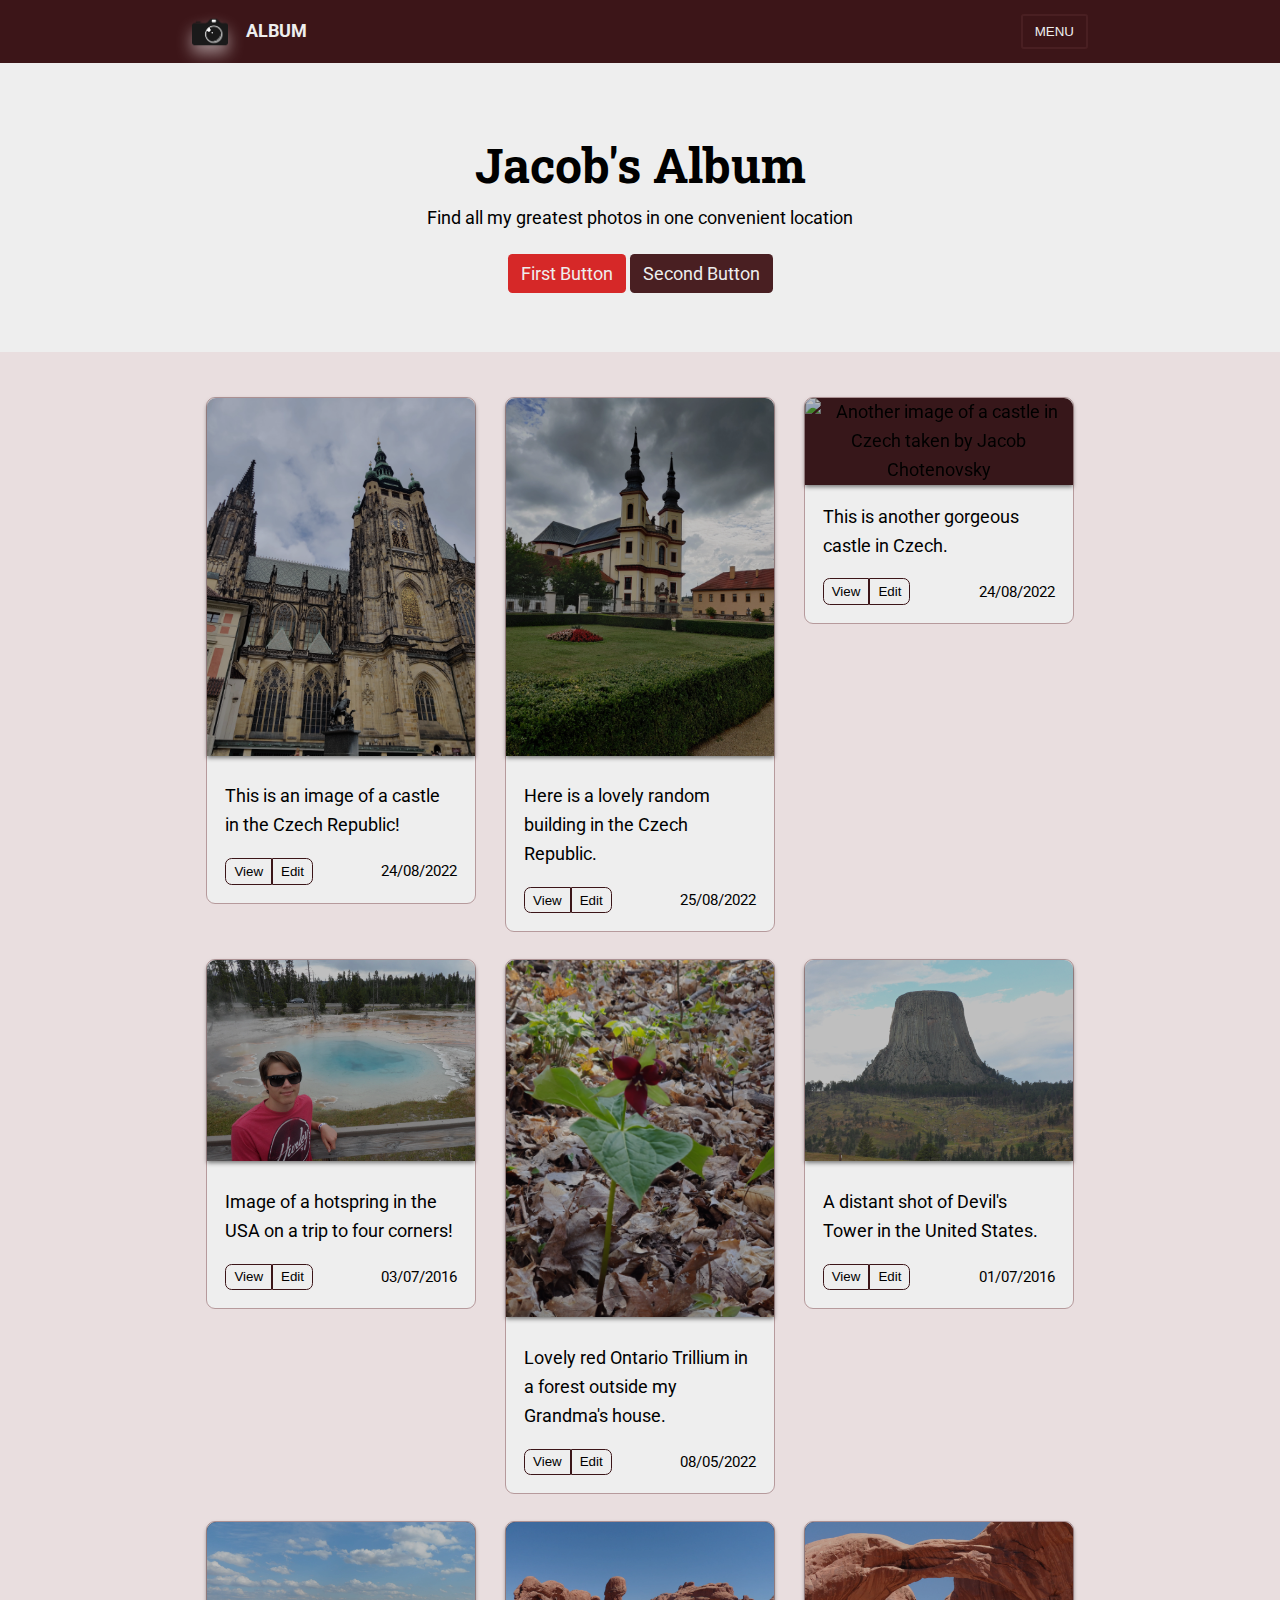
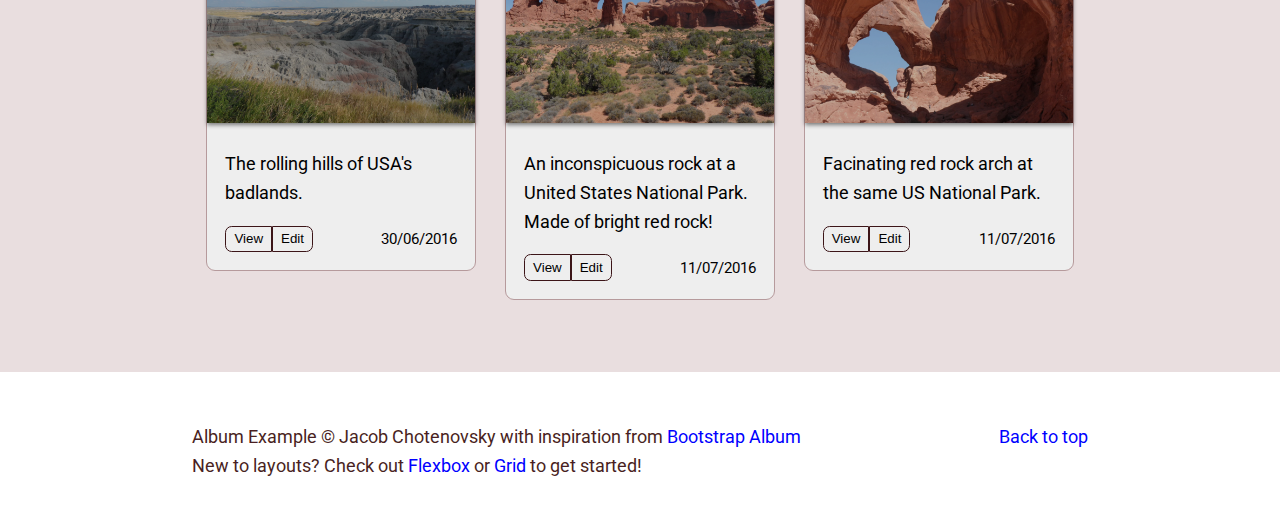
==== commit da676776: "Assignment 2 - update link" ====
--- a/index.html
+++ b/index.html
@@ -196,7 +196,7 @@
         <footer>
             <div>
                 <div>
-                    <p>Album Example © Jacob Chotenovsky with inspiration from <a href="">Bootstrap Album</a></p>
+                    <p>Album Example © Jacob Chotenovsky with inspiration from <a href="https://getbootstrap.com/docs/4.0/examples/album/">Bootstrap Album</a></p>
                     <p>New to layouts? Check out <a href="https://developer.mozilla.org/en-US/docs/Learn/CSS/CSS_layout/Flexbox">Flexbox</a> or <a href="https://developer.mozilla.org/en-US/docs/Learn/CSS/CSS_layout/Grids">Grid</a> to get started!</p>
                 </div>
                 <div>
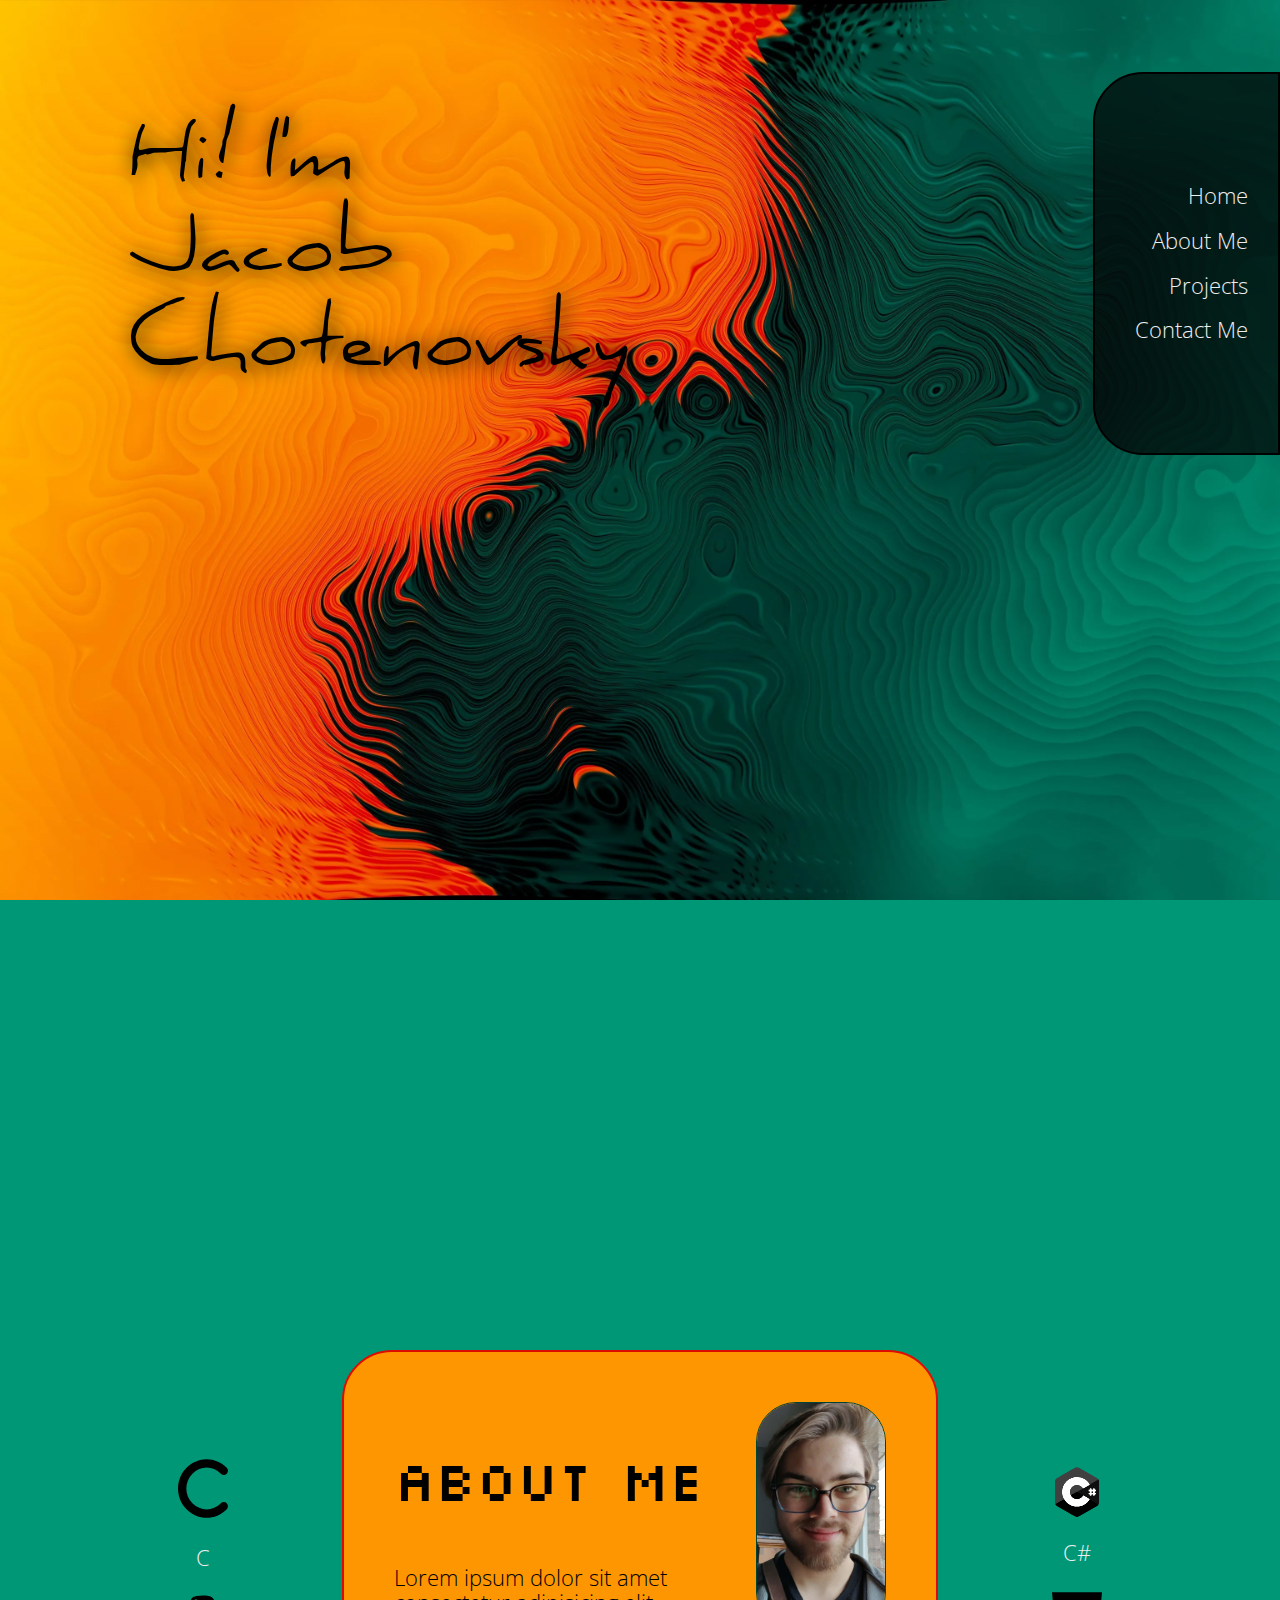
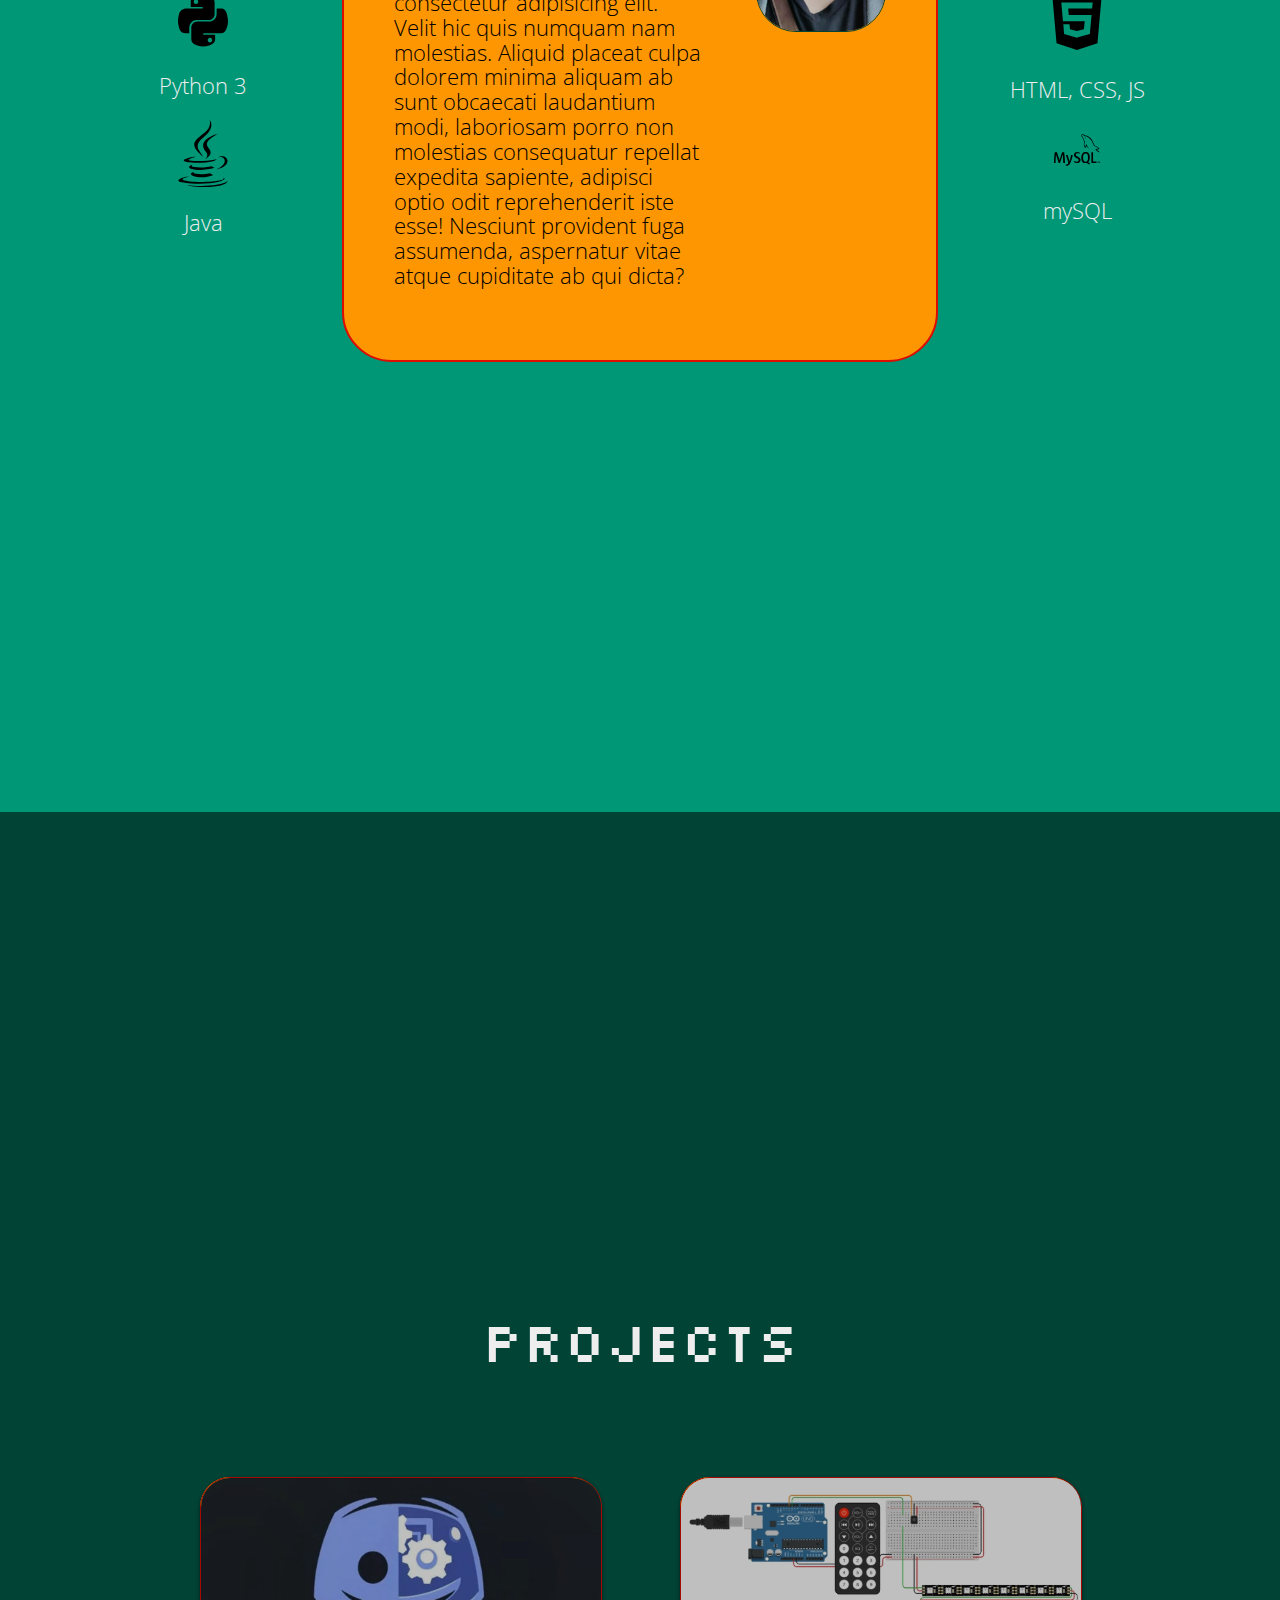
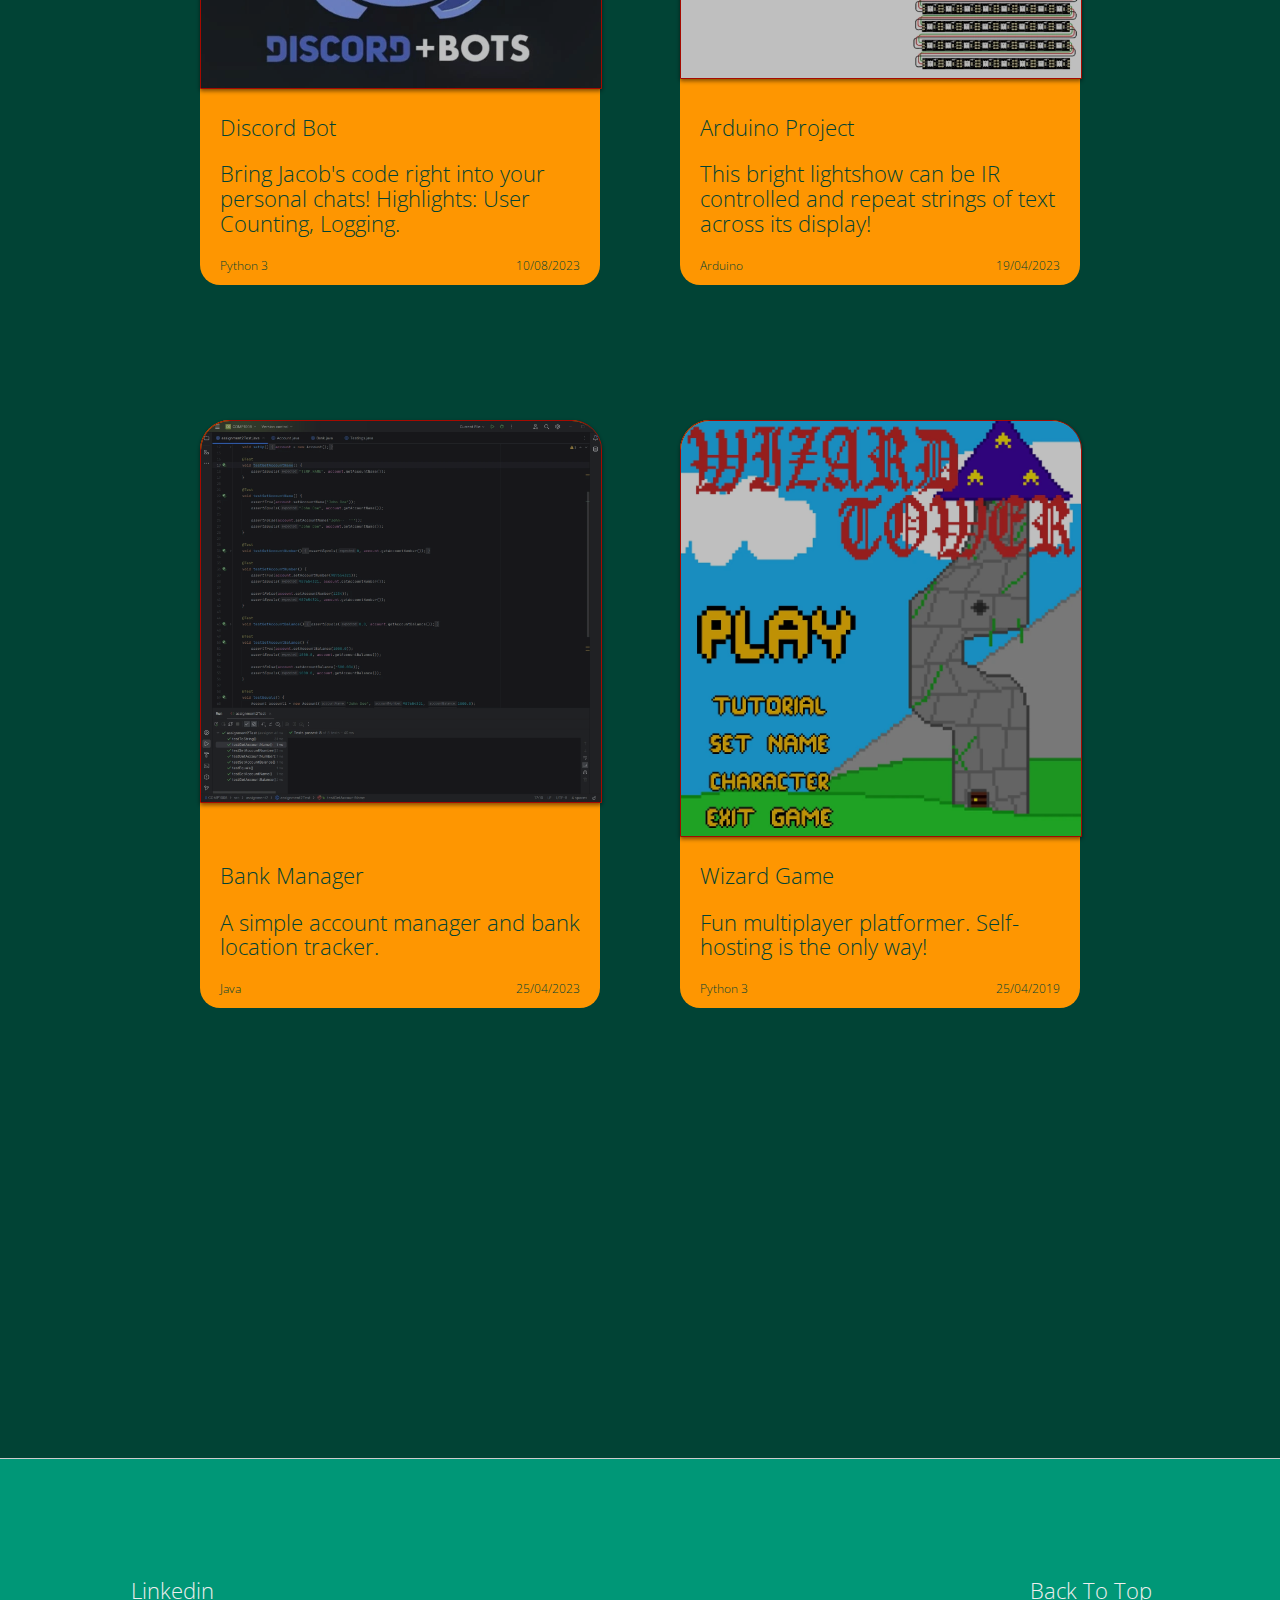
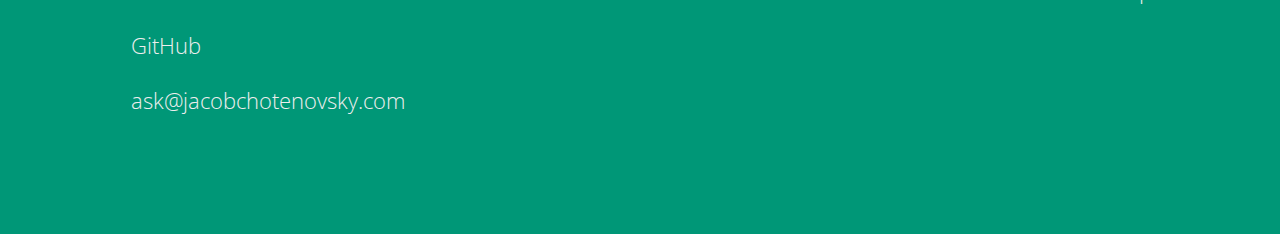
==== commit ed4555ce: "Final Project" ====
--- a/index.html
+++ b/index.html
@@ -1,209 +1,165 @@
 <!DOCTYPE html>
 <html lang="en">
-    <head>
-        <meta charset="UTF-8">
-        <meta http-equiv="X-UA-Compatible" content="IE=edge">
-        <meta name="viewport" content="width=device-width, initial-scale=1.0">
-        <title>Assignment 2 - Recreate Bootstrap Layout - Album Example</title>
-        <link rel="preconnect" href="https://fonts.googleapis.com">
-        <link rel="preconnect" href="https://fonts.gstatic.com" crossorigin>
-        <link href="https://fonts.googleapis.com/css2?family=Roboto&family=Roboto+Slab&display=swap" rel="stylesheet">
-        <link href="./styles/styles.css" rel="stylesheet">
-    </head>
-    <body>
-        <div class="main-container">
-        <!-- Top header  -->
+
+<head>
+    <meta charset="UTF-8">
+    <meta name="viewport" content="width=device-width, initial-scale=1.0">
+    <link href="./styles/normalize.css" rel="stylesheet">
+    <link href="./styles/styles.css" rel="stylesheet">
+    <title>Final Project</title>
+</head>
+
+<body>
+    <div class="main-wrapper" id="home">
         <header>
+            <div class="intro">
+                <h1>Hi! I'm</h1>
+                <h1>Jacob</h1>
+                <h1>Chotenovsky</h1>
+            </div>
             <div class="navbar">
-                <div>
-                    <img class="logo" src="./assets/camera.webp" alt="Logo of a Camera">
-                    <p>ALBUM</p>
-                </div>
-                <div>
-                    <button>
-                        MENU
-                        <!-- Check HTML FUND. for Button code? maybe bootstrap only -->
-                    </button>
-                </div>
+                <nav>
+                    <ul>
+                        <li><a href="#home">Home</a></li>
+                        <li><a href="#about">About Me</a></li>
+                        <li><a href="#projects">Projects</a></li>
+                        <li><a href="#contact">Contact Me</a></li>
+                    </ul>
+                </nav>
             </div>
         </header>
         <main>
-            <section class="title">
-                <div>
-                    <h1>Jacob's Album</h1>
-                    <p>Find all my greatest photos in one convenient location</p>
-                    <p><a href="#" class="primary">First Button</a> <a href="#" class="secondary">Second Button</a></p>
+            <section id="about">
+                <div class="about-me">
+                    <div class="about-text">
+                        <div>
+                            <h2>About Me</h2>
+                            <p>Lorem ipsum dolor sit amet consectetur adipisicing elit. Velit hic quis numquam nam molestias. Aliquid placeat culpa dolorem minima aliquam ab sunt obcaecati laudantium modi, laboriosam porro non molestias consequatur repellat expedita sapiente, adipisci optio odit reprehenderit iste esse! Nesciunt provident fuga assumenda, aspernatur vitae atque cupiditate ab qui dicta?</p>
+                        </div>
+                        <div>
+                            <img src="./assets/Screenshot_Snapchat_EDIT.webp" alt="Headshot of Jacob Chotenovsky">
+                        </div>
+                    </div>
+                    <div class="langset-one">
+                        <div>
+                            <img class="programming-icon" src="./assets/c-solid.svg" alt="C Programming Language Symbol">
+                            <p>C</p>
+                        </div>
+                        <div>
+                            <img class="programming-icon" src="./assets/python.svg" alt="Python Programming Language Symbol">
+                            <p>Python 3</p>
+                        </div>
+                        <div>
+                            <img class="programming-icon" src="./assets/java.svg" alt="Java Programming Language Symbol">
+                            <p>Java</p>
+                        </div>
+                    </div>
+                    <div class="langset-two">
+                        <div>
+                            <img class="programming-icon" src="./assets/Csharp.svg" alt="C# Programming Language Symbol">
+                            <p>C#</p>
+                        </div>
+                        <div>
+                            <img class="programming-icon" src="./assets/html5.svg" alt="HTML Programming Language Symbol">
+                            <p>HTML, CSS, JS</p>
+                        </div>
+                        <div>
+                            <img class="programming-icon" src="./assets/mySQL.svg">
+                            <p>mySQL</p>
+                        </div>
+                    </div>
                 </div>
             </section>
-            <section>
-                <div class="card-container">
-                    <div class="cards">
+            <section id="projects">
+                <div class="projects-title">
+                    <h2>Projects</h2>
+                </div>
+                <div class="projects-container">
+                    <div class="cards card-one">
                         <div>
                         <div class="img-container">
-                            <img class="imgs" src="./assets/imgCastle1.webp" alt="Image of a castle in Czech taken by Jacob Chotenovsky">
+                            <img class="imgs" src="./assets/discordBot.webp" alt="Python 3 Discord Bot Image">
                         </div>
                         <div class="card-text-container">
-                            <p>This is an image of a castle in the Czech Republic!</p>
+                            <a href="#">Discord Bot</a>
+                            <p>Bring Jacob's code right into your personal chats! Highlights: User Counting, Logging.</p>
                             <div>
-                                <div class="btns">
-                                    <button class="btnView">View</button>
-                                    <button class="btnEdit"">Edit</button>
-                                </div>
-                                <small>24/08/2022</small>
+                                <small>Python 3</small>
+                                <small>10/08/2023</small>
                             </div>
                         </div>
+                        </div>
                     </div>
-                    </div>
-                    <div class="cards">
+                    <div class="cards card-two">
                         <div>
                         <div class="img-container">
-                            <img class="imgs" src="./assets/imgCzech.webp" alt="Image of a building in Czech taken by Jacob Chotenovsky">
+                            <img class="imgs" src="./assets/arduinoFinal.webp" alt="Arduino Final Project Image">
                         </div>
                         <div class="card-text-container">
-                            <p>Here is a lovely random building in the Czech Republic.</p>
+                            <a href="https://www.tinkercad.com/things/hXrms7YWrq9?sharecode=JmU5A02GBl9YFcz-WnpxIeG7UOy7xjUlpltfIasncbQ">Arduino Project</a>
+                            <p>This bright lightshow can be IR controlled and repeat strings of text across its display!</p>
                             <div>
-                                <div class="btns">
-                                    <button class="btnView">View</button>
-                                    <button class="btnEdit"">Edit</button>
-                                </div>
-                                <small>25/08/2022</small>
+                                <small>Arduino</small>
+                                <small>19/04/2023</small>
                             </div>
                         </div>
+                        </div>
                     </div>
-                    </div>
-                    <div class="cards">
+                    <div class="cards card-three">
                         <div>
                         <div class="img-container">
-                            <img class="imgs" src="./assets/imgCastle2.webp" alt="Another image of a castle in Czech taken by Jacob Chotenovsky">
+                            <img class="imgs" src="./assets/bankingSafe.webp" alt="Bank Managment Program Image">
                         </div>
                         <div class="card-text-container">
-                            <p>This is another gorgeous castle in Czech.</p>
+                            <a href="https://github.com/JayCBreak/COMP1008/tree/main/COMP1008/src/assignment2">Bank Manager</a>
+                            <p>A simple account manager and bank location tracker.</p>
                             <div>
-                                <div class="btns">
-                                    <button class="btnView">View</button>
-                                    <button class="btnEdit"">Edit</button>
-                                </div>
-                                <small>24/08/2022</small>
+                                <small>Java</small>
+                                <small>25/04/2023</small>
                             </div>
                         </div>
+                        </div>
                     </div>
-                    </div>
-                    <div class="cards">
+                    <div class="cards card-four">
                         <div>
                         <div class="img-container">
-                            <img class="imgs" src="./assets/imgSpring.webp" alt="Image of a hotspring in USA taken by Jacob Chotenovsky">
+                            <img class="imgs" src="./assets/wizardGame.webp" alt="Wizard Game for Final Project Image">
                         </div>
                         <div class="card-text-container">
-                            <p>Image of a hotspring in the USA on a trip to four corners!</p>
+                            <a href="https://github.com/JayCBreak/FinalProject">Wizard Game</a>
+                            <p>Fun multiplayer platformer. Self-hosting is the only way!</p>
                             <div>
-                                <div class="btns">
-                                    <button class="btnView">View</button>
-                                    <button class="btnEdit"">Edit</button>
-                                </div>
-                                <small>03/07/2016</small>
+                                <small>Python 3</small>
+                                <small>25/04/2019</small>
                             </div>
                         </div>
-                    </div>
-                    </div>
-                    <div class="cards">
-                        <div>
-                        <div class="img-container">
-                            <img class="imgs" src="./assets/imgTrillium.webp" alt="Image of an Ontario trillium taken by Jacob Chotenovsky">
                         </div>
-                        <div class="card-text-container">
-                            <p>Lovely red Ontario Trillium in a forest outside my Grandma's house.</p>
-                            <div class="lower">
-                                <div class="btns">
-                                    <button class="btnView">View</button>
-                                    <button class="btnEdit"">Edit</button>
-                                </div>
-                                <small>08/05/2022</small>
-                            </div>
-                        </div>
-                    </div>
-                    </div>
-                    <div class="cards">
-                        <div>
-                        <div class="img-container">
-                            <img class="imgs" src="./assets/imgDevil.webp" alt="Image of Devils Tower in USA taken by Jacob Chotenovsky">
-                        </div>
-                        <div class="card-text-container">
-                            <p>A distant shot of Devil's Tower in the United States.</p>
-                            <div>
-                                <div class="btns">
-                                    <button class="btnView">View</button>
-                                    <button class="btnEdit"">Edit</button>
-                                </div>
-                                <small>01/07/2016</small>
-                            </div>
-                        </div>
-                    </div>
-                    </div>
-                    <div class="cards">
-                        <div>
-                        <div class="img-container">
-                            <img class="imgs" src="./assets/imgBadlands.webp" alt="Image of Badlands National Park in USA taken by Jacob Chotenovsky">
-                        </div>
-                        <div class="card-text-container">
-                            <p>The rolling hills of USA's badlands. </p>
-                            <div>
-                                <div class="btns">
-                                    <button class="btnView">View</button>
-                                    <button class="btnEdit"">Edit</button>
-                                </div>
-                                <small>30/06/2016</small>
-                            </div>
-                        </div>
-                    </div>
-                    </div>
-                    <div class="cards">
-                        <div>
-                        <div class="img-container">
-                            <img class="imgs" src="./assets/imgRock.webp" alt="Image of an inconspicuous rock in USA taken by Jacob Chotenovsky">
-                        </div>
-                        <div class="card-text-container">
-                            <p>An inconspicuous rock at a United States National Park. Made of bright red rock!</p>
-                            <div>
-                                <div class="btns">
-                                    <button class="btnView">View</button>
-                                    <button class="btnEdit"">Edit</button>
-                                </div>
-                                <small>11/07/2016</small>
-                            </div>
-                        </div>
-                    </div>
-                    </div>
-                    <div class="cards">
-                        <div>
-                        <div class="img-container">
-                            <img class="imgs" src="./assets/imgArch.webp" alt="Image of a rock arch in USA taken by Jacob Chotenovsky">
-                        </div>
-                        <div class="card-text-container">
-                            <p>Facinating red rock arch at the same US National Park.</p>
-                            <div>
-                                <div class="btns">
-                                    <button class="btnView">View</button>
-                                    <button class="btnEdit"">Edit</button>
-                                </div>
-                                <small>11/07/2016</small>
-                            </div>
-                        </div>
-                    </div>
                     </div>
                 </div>
             </section>
         </main>
-        <footer>
-            <div>
-                <div>
-                    <p>Album Example © Jacob Chotenovsky with inspiration from <a href="https://getbootstrap.com/docs/4.0/examples/album/">Bootstrap Album</a></p>
-                    <p>New to layouts? Check out <a href="https://developer.mozilla.org/en-US/docs/Learn/CSS/CSS_layout/Flexbox">Flexbox</a> or <a href="https://developer.mozilla.org/en-US/docs/Learn/CSS/CSS_layout/Grids">Grid</a> to get started!</p>
+        <footer id="contact">
+            <div class="feet">
+                <div class="social">
+                    <div>
+                        <img>
+                        <a href="https://www.linkedin.com/in/jacob-chotenovsky/">Linkedin</a>
+                    </div>
+                    <div>
+                        <img>
+                        <a href="https://github.com/JayCBreak/">GitHub</a>
+                    </div>
+                    <div>
+                        <img>
+                        <a href="mailto:ask@jacobchotenovsky.com">ask@jacobchotenovsky.com</a>
+                    </div>
                 </div>
                 <div>
-                    <a href="#">Back to top</a>
+                    <a href="#home">Back To Top</a>
                 </div>
             </div>
         </footer>
-        </div>
-    </body>
+    </div>
+</body>
+
 </html>--- a/styles/styles.css
+++ b/styles/styles.css
@@ -1,224 +1,294 @@
-/* General Reset */
-* {
-    margin: 0;
-    padding: 0;
+/* ------------------  FONT IMPORT ------------------ */
+@import url('https://fonts.googleapis.com/css2?family=Open+Sans&family=Outfit&display=swap');
+
+@font-face {
+    font-family: 'danielregular';
+    src: url('../assets/daniel-fontfacekit/Daniel-Regular-webfont.woff') format('woff');
+    font-weight: normal;
+    font-style: normal;
+}
+
+@font-face {
+    font-family: 'silkscreennormal';
+    src: url('../assets/Silkscreen-fontfacekit/slkscr-webfont.woff') format('woff');
+    font-weight: normal;
+    font-style: normal;
+}
+
+/* ------------------  TYPOGRAPHY  ------------------ */
+html {
+    font-family: 'Open Sans', sans-serif;
+    font-size: 10px;
+    font-weight: 100;
     box-sizing: border-box;
-}
-
-html {
-    scroll-behavior: smooth;
-}
-
-/* Variables */
-:root {
-    --white: #eeeeee;
-    --main: #3c1518;
-    --light-main: #491f22;
-    --lighter-main: #b69a9c;
-    --lightest-main: #e9dedf;
-    --primary: #D62828;
-    --secondary: #003049;
-}
-
-/* Typography */
-
-/* Body Content Styling */
-body {
-    font-family: 'Roboto', sans-serif;
-    font-size: 1.125rem;
-    line-height: 1.6;
-}
-
-/* Headings Styling */
+    background-color: var(--secondary-light);
+}
+
 h1,
 h2,
 h3,
 h4,
 h5,
 h6 {
-    font-family: 'Roboto Slab', serif;
+    font-family: 'Outfit', sans-serif;
 }
 
 h1 {
-    font-size: 3rem;
-}
-
-/* Default Link Decorating */
+    font-family: 'danielregular', cursive;
+    font-size: clamp(6rem, 3rem + 4vw, 12rem);
+    font-weight: 400;
+    margin: 0;
+}
+
+h2 {
+    font-family: 'silkscreennormal', cursive;
+    font-size: clamp(4rem, 2rem + 3vw, 8rem);
+    font-weight: 400;
+}
+
+p,
 a {
+    font-family: 'Open Sans', sans-serif;
+    font-size: clamp(2rem, 1.2rem + 0.75vw, 5rem);
     text-decoration: none;
 }
 
 /* LoVe Fears HAte */
 a:link {
-    color: blue;
+    color: var(--light);
 }
 
 a:visited {
-    color: purple;
+    text-decoration: none;
+    color: var(--off);
 }
 
 a:focus {
-    border: 1px solid red;
+    text-decoration: none;
+    color: var(--tertiary);
 }
 
 a:hover {
-    background-color: var(--lightest-main);
-    border-radius: 0.2em;
+    text-decoration: none;
+    color: var(--tertiary);
 }
 
 a:active {
+    text-decoration: none;
+    color: var(--light);
+}
+
+ol,
+li {
+    margin-left: 0;
+    padding-left: 0;
+    list-style-type: none;
+}
+
+small {
+    font-size: clamp(1rem, 0.25rem + 0.75vw, 3rem);
+}
+
+/* ------------------  Variables  ------------------ */
+:root {
+    --primary: #fe9601;
+    --secondary: #014335;
+    --secondary-dark: #030605;
+    --secondary-clear: #030605bd;
+    --secondary-light: #009777;
+    --tertiary: #dc0d00;
+    --light: #eeeeee;
+    --off: #ffc676;
+}
+
+/* ------------------  LAYOUT & APPEARANCE ------------------ */
+header {
+    height: 100vh;
+    background-image: url(../assets/backCover.webp);
+    background-size: cover;
+    background-position: center;
+    display: flex;
+    justify-content: space-between;
+}
+
+.intro {
+    padding: 10em 0;
+    padding-left: 10vw;
+}
+
+.intro h1 {
+    text-shadow: 0.2rem 0.2rem 2rem var(--secondary-dark);
+}
+
+/* Have to pass the display:flex; flex-grow: 1; through the whole navbar so the li can be space-between */
+.navbar {
+    display: flex;
+    background-color: var(--secondary-clear);
+    border-top-left-radius: 5em;
+    border-bottom-left-radius: 5em;
+    margin-top: 8vh;
+    margin-bottom: auto;
+    border: 2px solid black;
+}
+
+.navbar nav {
+    margin: 6em 0;
+    padding: 3em 0;
+    padding-right: 3em;
+    display: flex;
+    flex-grow: 1;
+}
+
+.navbar ul {
+    display: flex;
+    flex-grow: 1;
+    flex-direction: column;
+    justify-content: space-between;
+    align-items: flex-end;
+}
+
+.navbar li {
+    text-decoration: none;
+    margin: 1em 0;
+}
+
+.navbar a {
+    text-decoration: none;
+}
+
+/* ------------------  About Me Section  ------------------ */
+main>section:first-child {
+    padding: 50vh 0;
+    display: flex;
+    justify-content: center;
+    align-items: center;
+}
+
+.about-me {
+    display: flex;
+    justify-content: space-between;
+    align-items: center;
+    max-width: 80vw;
+}
+
+.about-text {
+    order: 2;
+    display: flex;
+    margin: auto 5vw;
+    padding: 5em;
     background-color: var(--primary);
-    border-radius: 0.2em;
-}
-
-button {
-    cursor: pointer;
-}
-
-/* Layout & Apperance */
-.primary {
-    background-color: var(--primary);
-}
-
-.secondary {
-    background-color: var(--light-main);
-}
-
-/* Header Styling */
-header {
-    display: flex;
-    grid-area: header;
-    background-color: var(--main);
-    color: var(--white);
-    align-items: center;
+    border: 2px var(--tertiary) solid;
+    border-radius: 5em;
+    max-width: 50%
+}
+
+.about-text:hover {
+    filter: drop-shadow(0 2px 2px rgba(0, 0, 0, 0.5));
+}
+
+.about-text div:first-child {
+    padding-right: 4vw;
+    flex-basis: 70%;
+}
+
+.about-text div:last-child {
+    display: flex;
+    align-items: flex-start;
+    flex: 1;
+}
+
+.about-text img {
+    min-width: 10vw;
+    width: 100%;
+    height: auto;
+    border-radius: 4em;
+    border: 1px solid var(--secondary);
+    margin-top: 3 vw;
+}
+
+.about-text img:hover {
+    filter: drop-shadow(0 8px 8px rgba(0, 0, 0, 0.5));
+}
+
+.programming-icon {
+    width: 5em;
+    height: auto;
+    filter: saturate(0%) contrast(200%);
+}
+
+.langset-one {
+    order: 1;
+    display: flex;
+    flex-direction: column;
     justify-content: center;
-    padding: 0.75em;
-}
-
-.navbar {
-    display: flex;
-    width: 70vw;
-    justify-content: space-between;
-}
-
-.navbar div {
-    display: flex;
-    align-items: center;
-}
-
-/* Had to use the filter property since drop-shadow had weird boxing around the image borders. */
-.logo {
-    float: left;
-    height: 2em;
-    width: auto;
-    margin-right: 1em;
-    filter: drop-shadow(0 8px 8px rgba(255, 255, 255, 0.5));
-
-}
-
-.navbar>div {
-    font-weight: bold;
-}
-
-.navbar button {
-    border: 2px solid var(--light-main);
-    background-color: var(--main);
-    border-radius: 0.2em;
-    padding: 0.5rem 0.75rem;
-    color: var(--light);
-}
-
-/* Setup Grid (although I don't really leverage its power since it is set to default layout) */
-.main-container {
+    align-items: center;
+    text-align: center;
+    margin: auto 0;
+    color: var(--light);
+    min-width: 15em;
+}
+
+.langset-two {
+    order: 3;
+    display: flex;
+    flex-direction: column;
+    justify-content: center;
+    align-items: center;
+    text-align: center;
+    margin: auto 0;
+    color: var(--light);
+    min-width: 15em;
+}
+
+/* ------------------  Projects Section  ------------------ */
+main section:last-child {
+    display: flex;
+    flex-direction: column;
+    padding: 50vh 0;
+    justify-content: center;
+    align-items: center;
+    margin: 0 auto;
+    background-color: var(--secondary);
+}
+
+.projects-title {
+    color: var(--light);
+}
+
+.projects-container {
+    padding-top: 5em;
     display: grid;
-    grid-template-areas:
-        "header"
-        "title"
-        "main"
-        "footer";
-}
-
-main {
-    display: block;
-}
-
-/* Setup the first section as the title of the webpage */
-.title {
-    grid-area: title;
-    background-color: var(--white);
-    padding: 4rem 2rem;
-    text-align: center;
-}
-
-.title div a {
-    border: 1px solid transparent;
-    border-radius: 0.25em;
-    color: var(--white);
-    padding: 0.5rem 0.75rem;
-}
-
-.title div a:link {
-    color: var(--white);
-}
-
-.title div a:visited {
-    color: var(--white);
-}
-
-.title div a:focus {
-    border: 1px dotted darkred;
-}
-
-.title div a:hover {
-    color: var(--white);
-    background-color: var(--secondary);
-}
-
-.title div a:active {
-    border: 1px dotted darkred;
-}
-
-.title div p+p {
-    padding-top: 1.5em;
-}
-
-/* Setup second section for holding cards of images */
-main section:nth-of-type(2) {
-    grid-area: main;
-    background-color: var(--lightest-main);
-    text-align: center;
-    padding-top: 5vh;
-    padding-bottom: 5vh;
-}
-
-/* Container for the cards to be in, positioned to be in the middle */
-.card-container {
-    display: flex;
-    justify-content: center;
-    flex-wrap: wrap;
+    grid-template-columns: 1fr 1fr;
+    grid-template-rows: auto;
+    margin: 0 auto;
     max-width: 70vw;
-    margin-right: auto;
-    margin-left: auto;
-}
-
-/* Setup the cards and divs within to have margins, borders, and radii */
+    gap: 15vh 5vw;
+}
+
 .cards {
-    flex: 0 0 33.3333333333%;
-    max-width: 33.3333333333%;
     padding-left: 0.8em;
     padding-right: 0.8em;
 }
 
+.cards:hover {
+    filter: drop-shadow(0 5px 5px rgba(0, 0, 0, 0.5));
+}
+
 .cards>div {
-    border: 1px solid var(--lighter-main);
+    display: flex;
+    flex-direction: column;
     border-radius: 0.5em;
-    margin-bottom: 1.5em;
-    background-color: var(--white);
+    background-color: var(--primary);
+    height: 100%;
+    width: 100%;
+    border-top-left-radius: 3em;
+    border-top-right-radius: 3em;
+    border-bottom-left-radius: 2em;
+    border-bottom-right-radius: 2em;
 }
 
 .img-container {
-    border-top-left-radius: 0.5em;
-    border-top-right-radius: 0.5em;
+    flex-grow: 1;
 }
 
 /* Align the images so they are properly spaced and don't exceed their containers */
@@ -230,18 +300,42 @@
     width: auto;
     max-height: 100%;
     max-width: 100%;
-    border-top-left-radius: 0.5em;
-    border-top-right-radius: 0.5em;
+    border-top-left-radius: 3em;
+    border-top-right-radius: 3em;
+    border: 1px solid var(--tertiary);
 }
 
 .imgs:hover {
     filter: brightness(100%);
 }
 
-/* Setup the text/buttons below image */
+/* Setup the text below image */
 .card-text-container {
-    padding: 1em;
+    padding: 1em 2em;
+    padding-top: 2.5em;
     text-align: left;
+    color: var(--secondary);
+}
+
+/* LoVe Fears HAte */
+.card-text-container a:link {
+    color: var(--secondary);
+}
+
+.card-text-container a:visited {
+    color: var(--secondary-dark);
+}
+
+.card-text-container a:focus {
+    color: var(--secondary-light);
+}
+
+.card-text-container a:hover {
+    color: var(--secondary-light);
+}
+
+.card-text-container a:active {
+    color: var(--light);
 }
 
 .card-text-container p {
@@ -252,55 +346,119 @@
     display: flex;
     justify-content: space-between;
     align-items: center;
-}
-
-.btns button {
-    flex: 0 1 auto;
-    display: inline-block;
-    white-space: nowrap;
-    padding: 0.3rem 0.5rem;
-    border: 1px solid var(--main);
-    border-radius: 0.5em;
-    background-color: var(--white);
-}
-
-/* Have to set the radii so they are not curved in between the buttons */
-.btns .btnView {
-    border-top-right-radius: 0;
-    border-bottom-right-radius: 0;
-}
-
-.btns .btnEdit {
-    border-top-left-radius: 0;
-    border-bottom-left-radius: 0;
-}
-
-/* Setup footer for content */
+    margin-bottom: 0.25em;
+}
+
+/* ------------------  Footer Section  ------------------ */
 footer {
-    display: flex;
-    grid-area: footer;
-    align-items: center;
-    justify-content: center;
-    color: var(--light-main);
-}
-
-/* Position div within footer */
-footer>div {
-    display: flex;
-    width: 70vw;
+    border-top: 1px solid #ccc;
+    width: 100%;
+}
+
+.feet {
+    margin: 10vh auto;
+    display: flex;
     justify-content: space-between;
-    padding-top: 4vw;
-    padding-bottom: 4vw;
-}
-
-footer div div {
-    display: flex;
-    align-items: center;
-}
-
-/* Have to do this so the p elements stack vertically */
-footer div>div {
-    flex-direction: column;
-    flex-wrap: wrap;
     align-items: flex-start;
+    max-width: 80vw;
+}
+
+.social div {
+    margin: 3em 0;
+}
+
+.feet>div:last-child {
+    margin: 3em 0;
+}
+
+/* ------------------  Responsive Design  ------------------ */
+/* Tablet */
+@media screen and (max-width: 70em) {
+    main section {
+        padding: 30vh 0;
+    }
+
+    .about-me {
+        flex-direction: column;
+    }
+
+    .about-text {
+        order: 1;
+    }
+
+    .langset-one {
+        margin-top: 5em;
+        order: 2;
+    }
+
+    .langset-two {
+        margin-bottom: 5em;
+        order: 3;
+    }
+}
+
+/* Phone */
+@media screen and (max-width: 40em) {
+    .projects-container {
+        grid-template-columns: 1fr;
+    }
+
+    .about-text {
+        flex-direction: column-reverse;
+    }
+
+    .feet {
+        flex-direction: column;
+    }
+
+    header {
+        flex-direction: column-reverse;
+        justify-content: flex-end;
+    }
+
+    .intro {
+        display: flex;
+        align-items: flex-end;
+        flex-direction: column;
+        margin: 40vh 0;
+        padding: 0;
+        padding-right: 10vw;
+        color: var(--light);
+    }
+
+    .intro h1 {
+        text-shadow: 0.2rem 0.2rem 2rem var(--primary);
+    }
+
+    .navbar {
+        border-radius: 0;
+        border-bottom-left-radius: 3em;
+        border-bottom-right-radius: 3em;
+        margin: 0;
+        border: 2px solid black;
+    }
+
+    .navbar nav {
+        margin: 2em;
+        padding: 0;
+    }
+
+    .navbar ul {
+        display: flex;
+        flex-direction: row;
+        justify-content: space-between;
+        padding: 0;
+    }
+
+    .navbar li {
+        margin: 0;
+    }
+
+    h1 {
+        font-size: clamp(2rem, 3rem + 4vw, 12rem);
+    }
+
+    a {
+        font-size: clamp(1rem, 1.2rem + 0.75vw, 5rem);
+    }
 }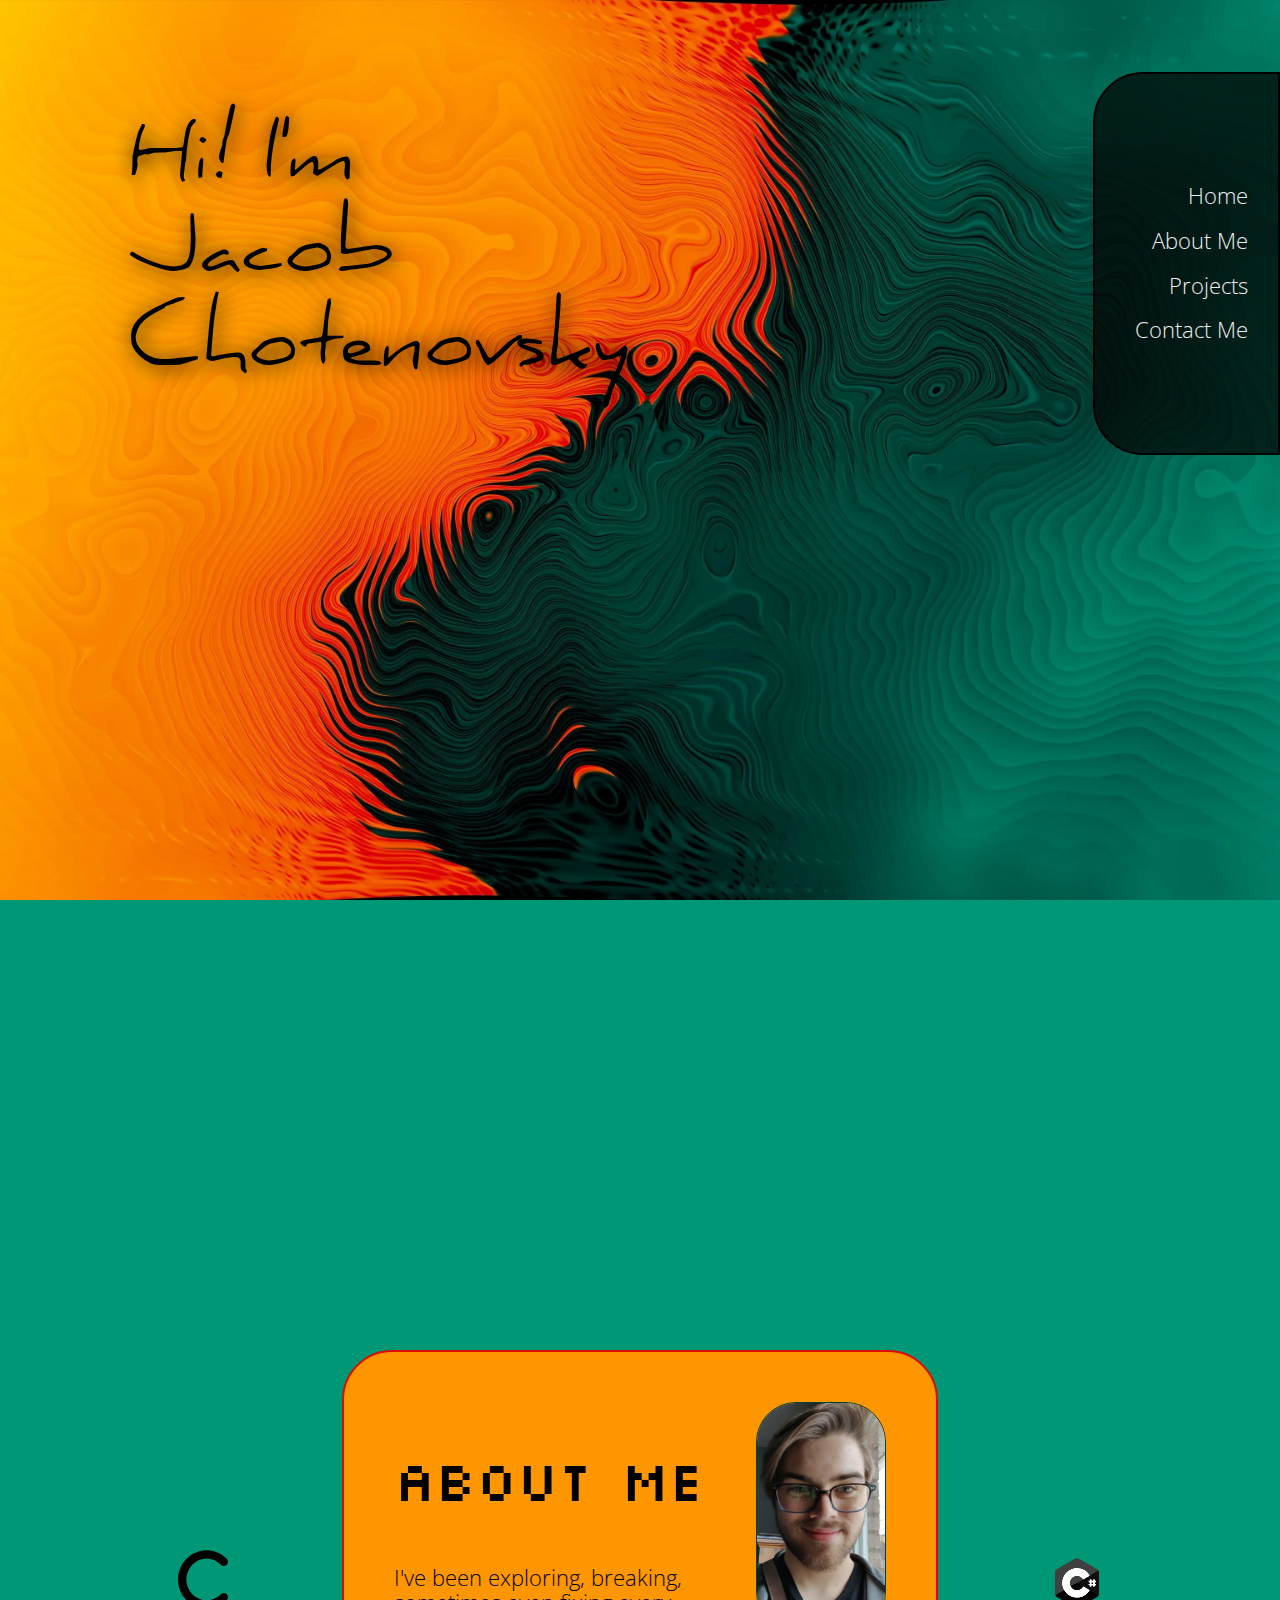
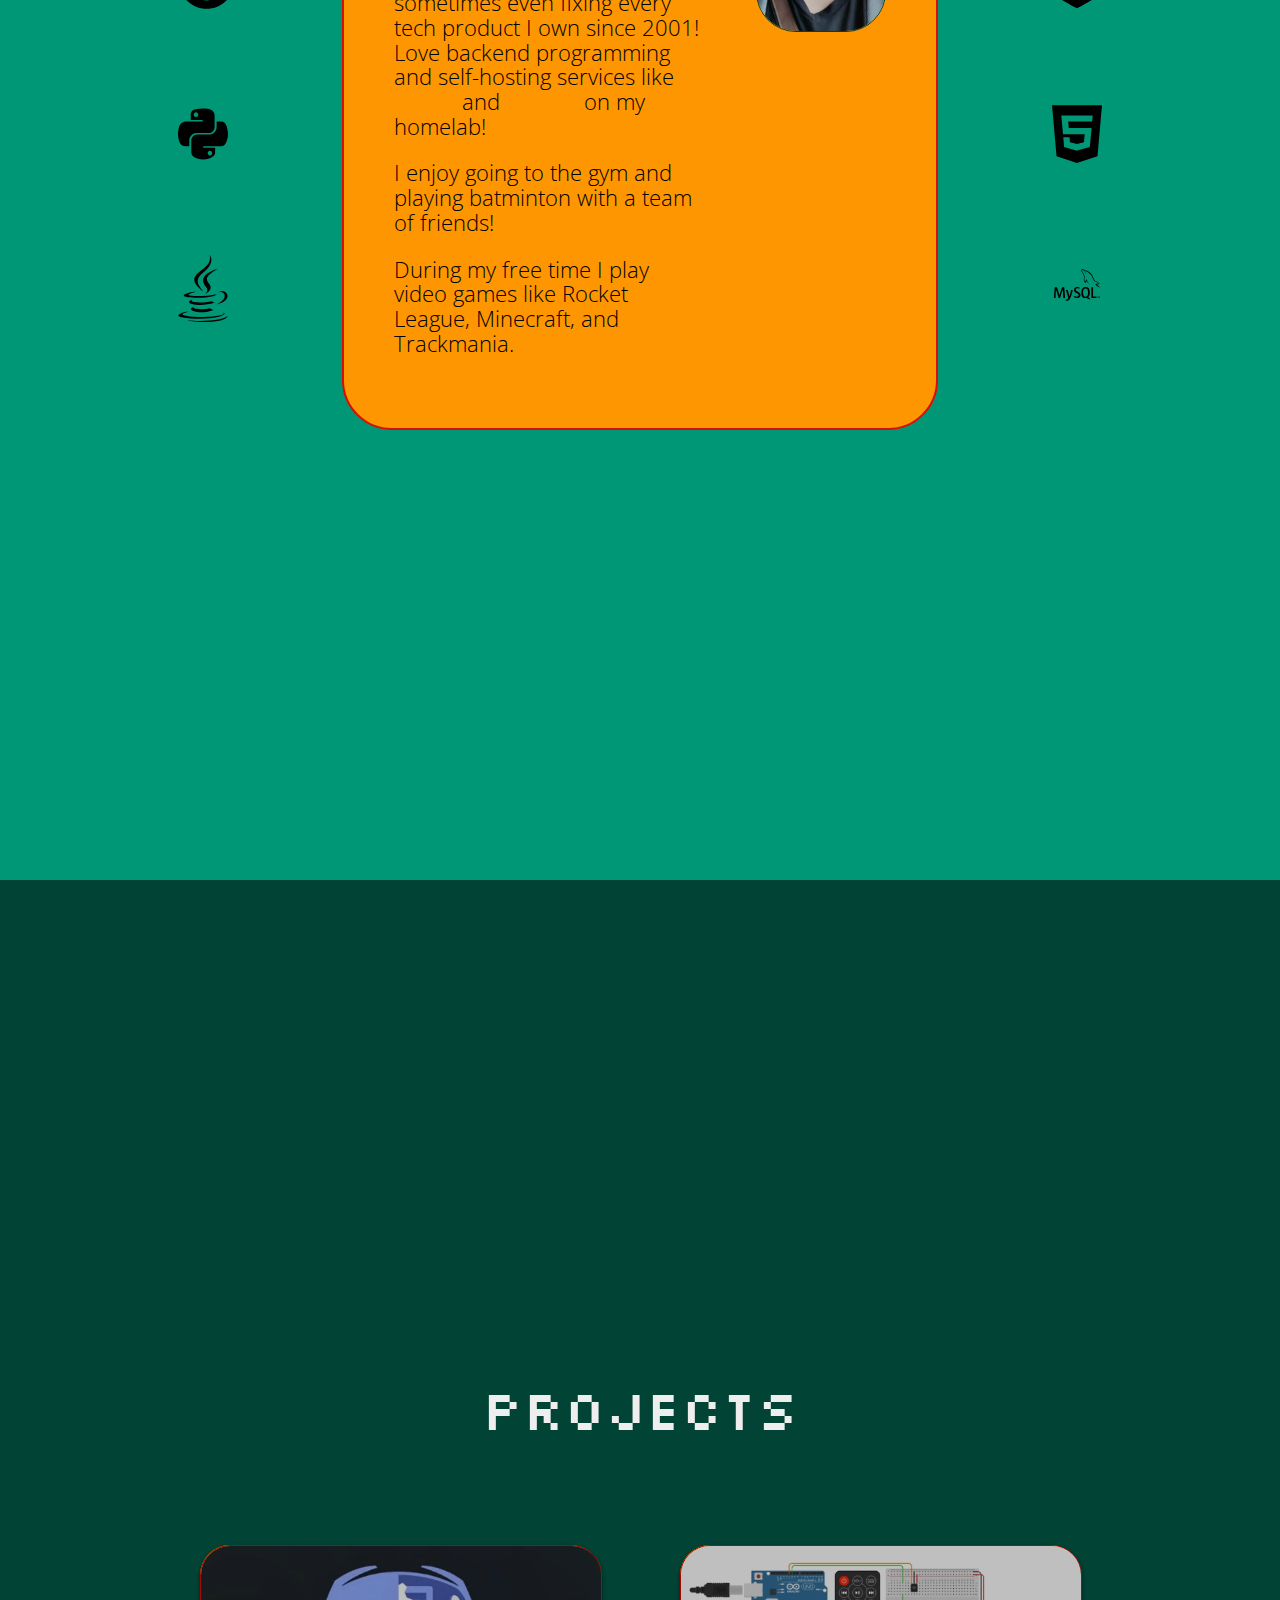
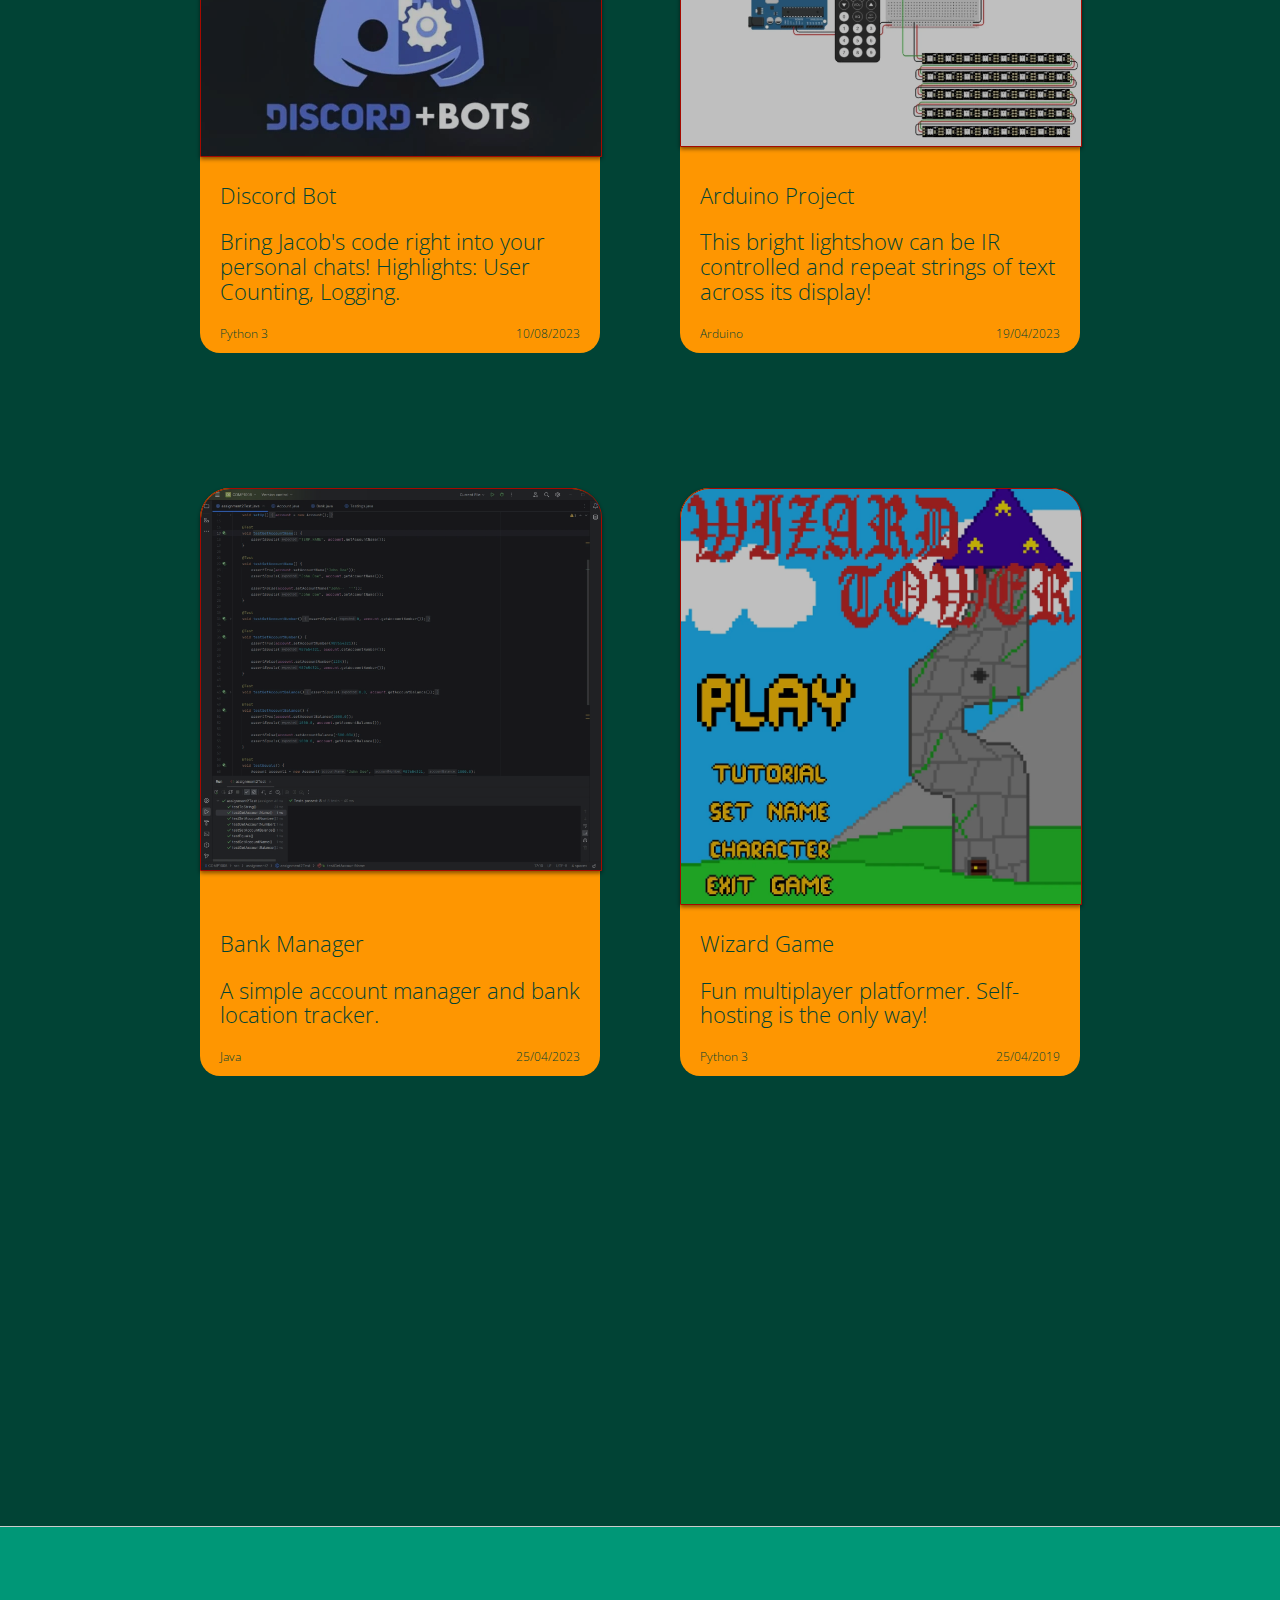
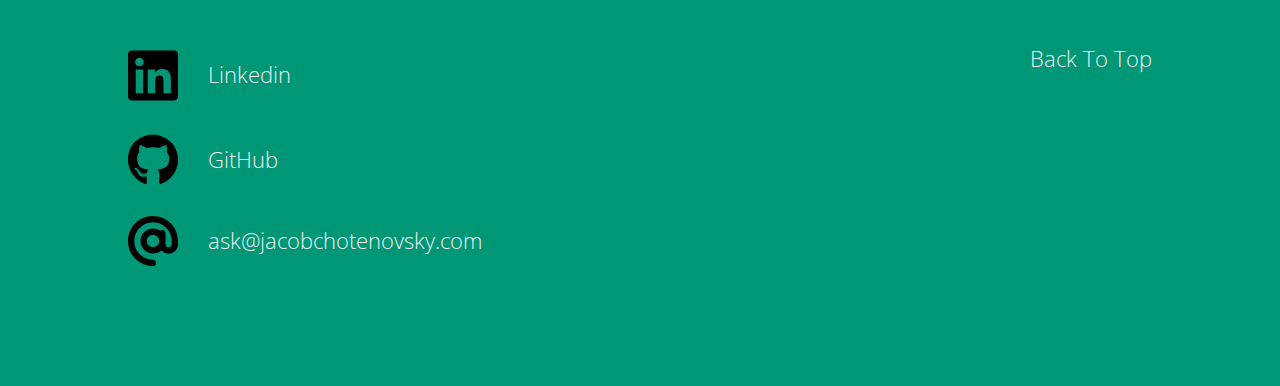
==== commit 62731be1: "Added About Me" ====
--- a/index.html
+++ b/index.html
@@ -34,7 +34,16 @@
                     <div class="about-text">
                         <div>
                             <h2>About Me</h2>
-                            <p>Lorem ipsum dolor sit amet consectetur adipisicing elit. Velit hic quis numquam nam molestias. Aliquid placeat culpa dolorem minima aliquam ab sunt obcaecati laudantium modi, laboriosam porro non molestias consequatur repellat expedita sapiente, adipisci optio odit reprehenderit iste esse! Nesciunt provident fuga assumenda, aspernatur vitae atque cupiditate ab qui dicta?</p>
+                            <p>
+                                I've been exploring, breaking, sometimes even fixing every tech product I own since 2001! 
+                                Love backend programming and self-hosting services like <a href="https://jellyfin.org/">Jellyfin</a> and <a href="https://docs.craftycontrol.com/">Crafty4</a> on my homelab! 
+                            </p>
+                            <p>
+                                I enjoy going to the gym and playing batminton with a team of friends!
+                            </p>
+                            <p>
+                                During my free time I play video games like Rocket League, Minecraft, and Trackmania.
+                            </p>
                         </div>
                         <div>
                             <img src="./assets/Screenshot_Snapchat_EDIT.webp" alt="Headshot of Jacob Chotenovsky">
@@ -43,29 +52,23 @@
                     <div class="langset-one">
                         <div>
                             <img class="programming-icon" src="./assets/c-solid.svg" alt="C Programming Language Symbol">
-                            <p>C</p>
                         </div>
                         <div>
                             <img class="programming-icon" src="./assets/python.svg" alt="Python Programming Language Symbol">
-                            <p>Python 3</p>
                         </div>
                         <div>
                             <img class="programming-icon" src="./assets/java.svg" alt="Java Programming Language Symbol">
-                            <p>Java</p>
                         </div>
                     </div>
                     <div class="langset-two">
                         <div>
                             <img class="programming-icon" src="./assets/Csharp.svg" alt="C# Programming Language Symbol">
-                            <p>C#</p>
                         </div>
                         <div>
                             <img class="programming-icon" src="./assets/html5.svg" alt="HTML Programming Language Symbol">
-                            <p>HTML, CSS, JS</p>
                         </div>
                         <div>
                             <img class="programming-icon" src="./assets/mySQL.svg">
-                            <p>mySQL</p>
                         </div>
                     </div>
                 </div>
@@ -142,15 +145,15 @@
             <div class="feet">
                 <div class="social">
                     <div>
-                        <img>
+                        <img class="social-icon" src="./assets/linkedin.svg" alt="Linkedin Icon">
                         <a href="https://www.linkedin.com/in/jacob-chotenovsky/">Linkedin</a>
                     </div>
                     <div>
-                        <img>
+                        <img class="social-icon" src="./assets/github.svg" alt="GitHub Icon">
                         <a href="https://github.com/JayCBreak/">GitHub</a>
                     </div>
                     <div>
-                        <img>
+                        <img class="social-icon" src="./assets/at-solid.svg" alt="EMail Icon">
                         <a href="mailto:ask@jacobchotenovsky.com">ask@jacobchotenovsky.com</a>
                     </div>
                 </div>
--- a/styles/styles.css
+++ b/styles/styles.css
@@ -186,6 +186,27 @@
     filter: drop-shadow(0 2px 2px rgba(0, 0, 0, 0.5));
 }
 
+/* LoVe Fears HAte */
+.about-text a:link {
+    color: var(--primary);
+}
+
+.about-text a:visited {
+    color: var(--tertiary);
+}
+
+.about-text a:focus {
+    color: var(--);
+}
+
+.about-text a:hover {
+    color: var(--tertiary);
+}
+
+.about-text a:active {
+    color: var(--light);
+}
+
 .about-text div:first-child {
     padding-right: 4vw;
     flex-basis: 70%;
@@ -211,6 +232,7 @@
 }
 
 .programming-icon {
+    padding-top: 10vh;
     width: 5em;
     height: auto;
     filter: saturate(0%) contrast(200%);
@@ -297,9 +319,8 @@
     box-shadow: 0 2px 4px rgba(0, 0, 0, 0.5);
     background-color: var(--light-main);
     height: auto;
-    width: auto;
+    width: 100%;
     max-height: 100%;
-    max-width: 100%;
     border-top-left-radius: 3em;
     border-top-right-radius: 3em;
     border: 1px solid var(--tertiary);
@@ -364,11 +385,19 @@
 }
 
 .social div {
+    display: flex;
+    align-items: center;
     margin: 3em 0;
 }
 
 .feet>div:last-child {
     margin: 3em 0;
+}
+
+.social-icon {
+    width: 5em;
+    height: auto;
+    padding-right: 3em;
 }
 
 /* ------------------  Responsive Design  ------------------ */
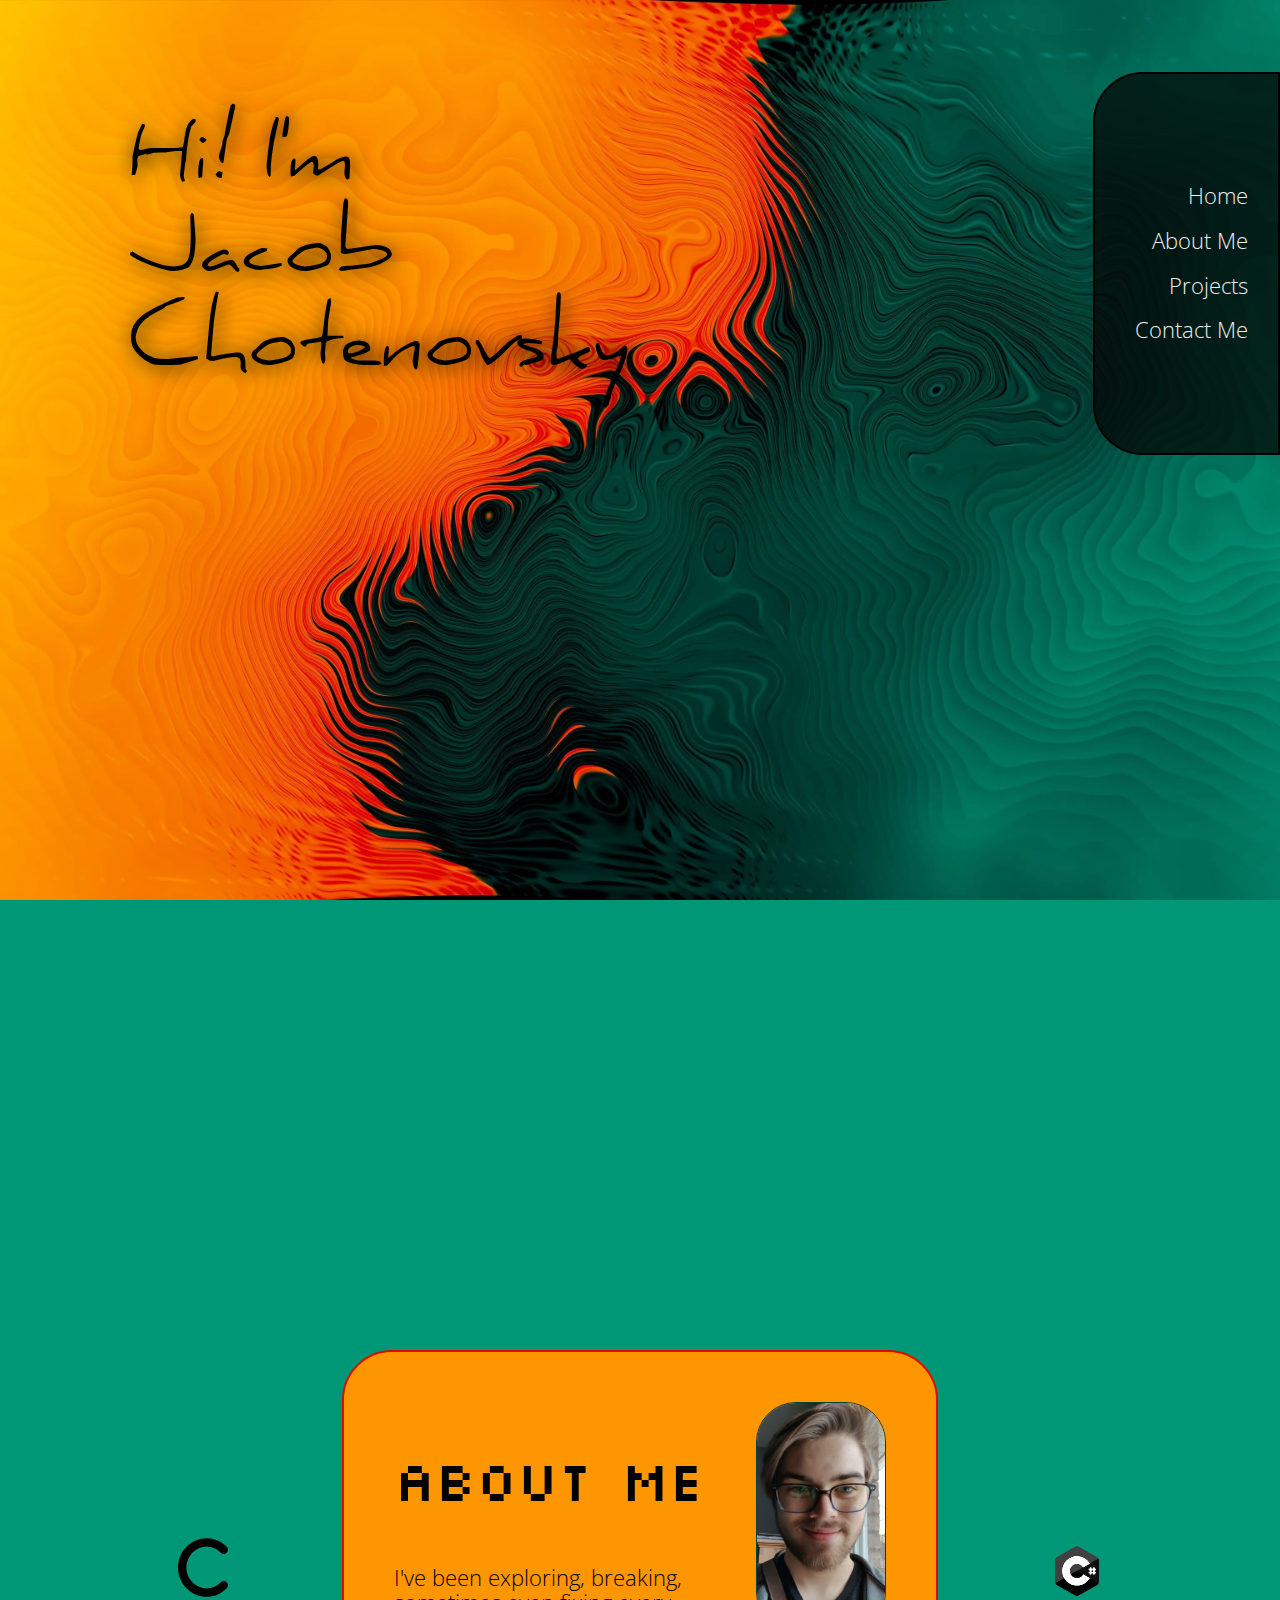
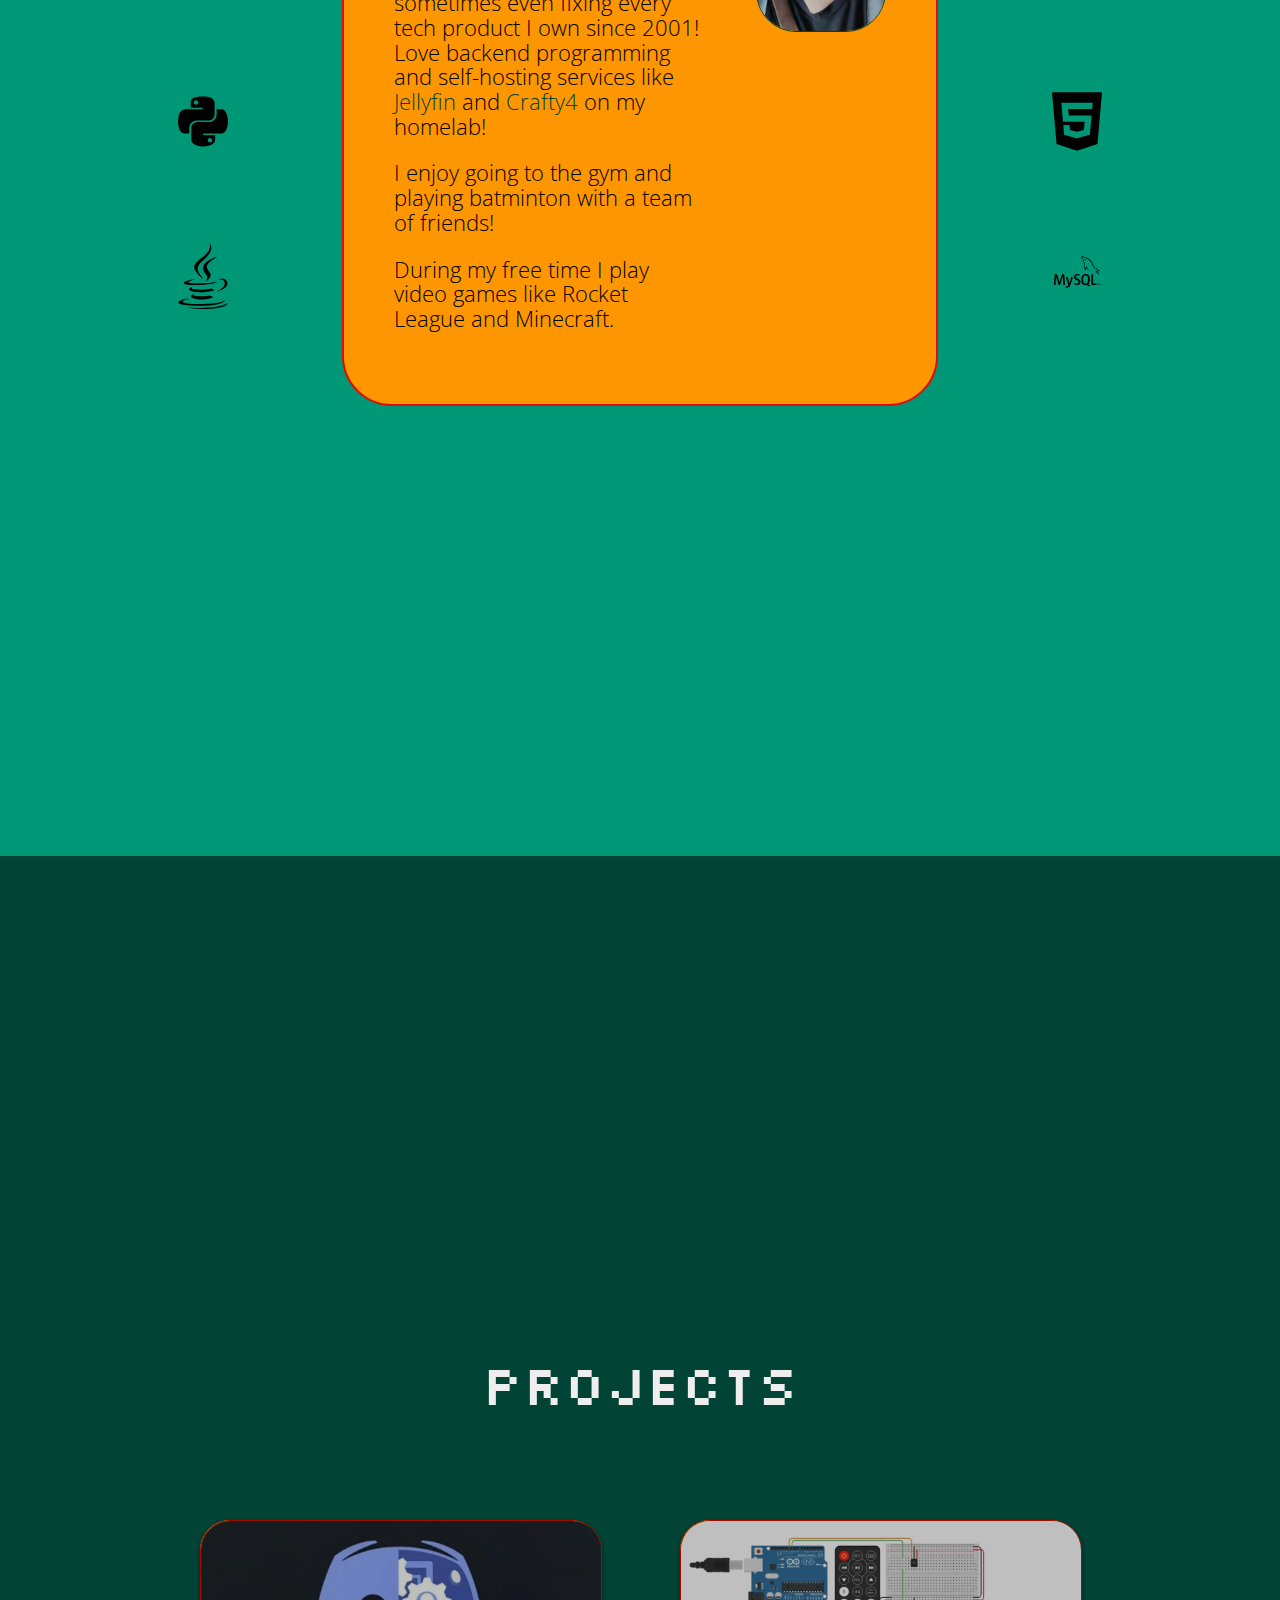
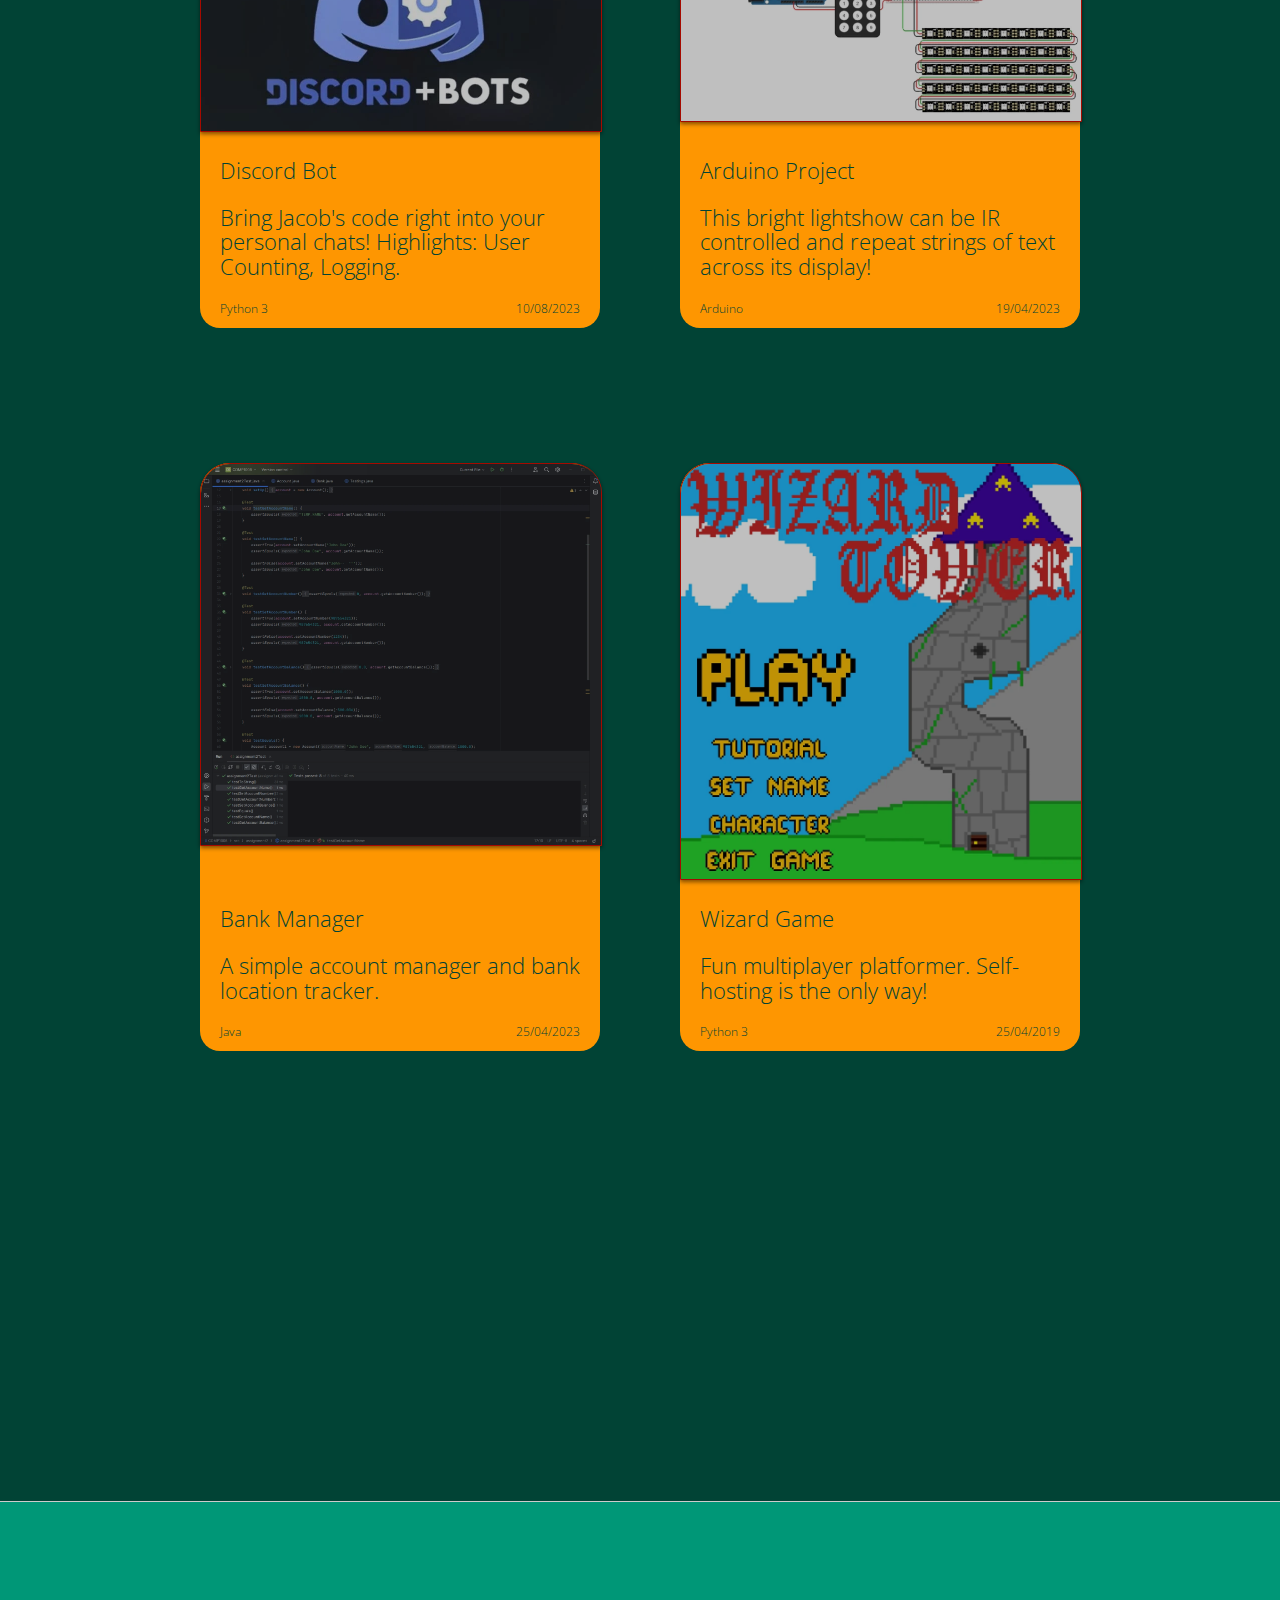
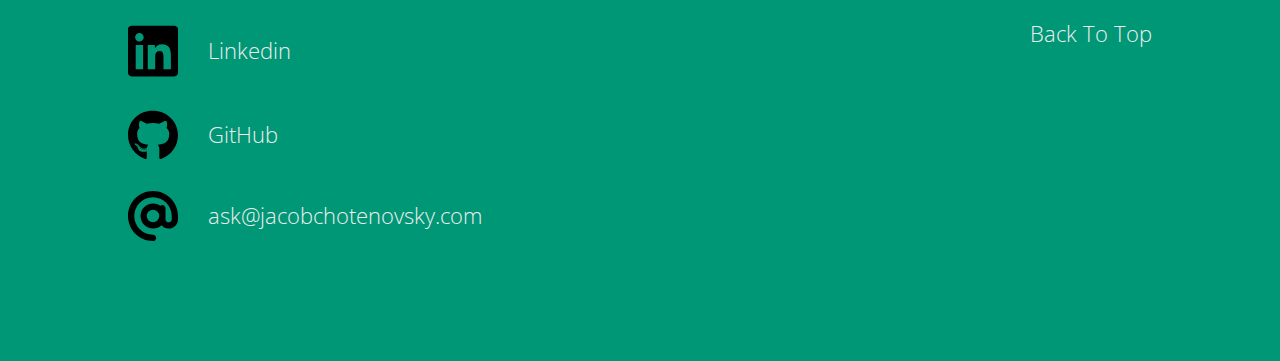
==== commit 118028ac: "Updated Titles for public use" ====
--- a/index.html
+++ b/index.html
@@ -6,7 +6,7 @@
     <meta name="viewport" content="width=device-width, initial-scale=1.0">
     <link href="./styles/normalize.css" rel="stylesheet">
     <link href="./styles/styles.css" rel="stylesheet">
-    <title>Final Project</title>
+    <title>Jacob Chotenovsky</title>
 </head>
 
 <body>
@@ -42,7 +42,7 @@
                                 I enjoy going to the gym and playing batminton with a team of friends!
                             </p>
                             <p>
-                                During my free time I play video games like Rocket League, Minecraft, and Trackmania.
+                                During my free time I play video games like Rocket League and Minecraft.
                             </p>
                         </div>
                         <div>
@@ -84,7 +84,7 @@
                             <img class="imgs" src="./assets/discordBot.webp" alt="Python 3 Discord Bot Image">
                         </div>
                         <div class="card-text-container">
-                            <a href="#">Discord Bot</a>
+                            <a href="https://discord.com/api/oauth2/authorize?client_id=1139345339749519470&permissions=8&scope=bot">Discord Bot</a>
                             <p>Bring Jacob's code right into your personal chats! Highlights: User Counting, Logging.</p>
                             <div>
                                 <small>Python 3</small>
--- a/styles/styles.css
+++ b/styles/styles.css
@@ -157,6 +157,7 @@
 }
 
 /* ------------------  About Me Section  ------------------ */
+/* Need to be highly specific with this selector */
 main>section:first-child {
     padding: 50vh 0;
     display: flex;
@@ -171,6 +172,7 @@
     max-width: 80vw;
 }
 
+/* Adding a bubble look to the text */
 .about-text {
     order: 2;
     display: flex;
@@ -188,15 +190,15 @@
 
 /* LoVe Fears HAte */
 .about-text a:link {
-    color: var(--primary);
+    color: var(--secondary);
 }
 
 .about-text a:visited {
+    color: var(--secondary-dark);
+}
+
+.about-text a:focus {
     color: var(--tertiary);
-}
-
-.about-text a:focus {
-    color: var(--);
 }
 
 .about-text a:hover {
@@ -401,8 +403,10 @@
 }
 
 /* ------------------  Responsive Design  ------------------ */
-/* Tablet */
+/* Tablet Screen */
 @media screen and (max-width: 70em) {
+
+    /* Change the About Me to be vertical for better alignment */
     main section {
         padding: 30vh 0;
     }
@@ -426,8 +430,10 @@
     }
 }
 
-/* Phone */
+/* Phone Screen */
 @media screen and (max-width: 40em) {
+
+    /* Change the projects container to be 1 column long */
     .projects-container {
         grid-template-columns: 1fr;
     }
@@ -436,6 +442,7 @@
         flex-direction: column-reverse;
     }
 
+    /* Make the footer vertical */
     .feet {
         flex-direction: column;
     }
@@ -445,6 +452,7 @@
         justify-content: flex-end;
     }
 
+    /* Update the intro text to be on the other side and near the top */
     .intro {
         display: flex;
         align-items: flex-end;
@@ -459,6 +467,7 @@
         text-shadow: 0.2rem 0.2rem 2rem var(--primary);
     }
 
+    /* Make the navbar horizontal */
     .navbar {
         border-radius: 0;
         border-bottom-left-radius: 3em;
@@ -483,11 +492,24 @@
         margin: 0;
     }
 
+    /* Update font sizes for this small of a screen */
     h1 {
         font-size: clamp(2rem, 3rem + 4vw, 12rem);
     }
 
+    p,
     a {
         font-size: clamp(1rem, 1.2rem + 0.75vw, 5rem);
     }
+
+    .social-icon {
+        width: 3em;
+    }
+}
+
+/* Smooth Scroll media query */
+@media(prefers-reduced-motion:no-preference) {
+    html {
+        scroll-behavior: smooth;
+    }
 }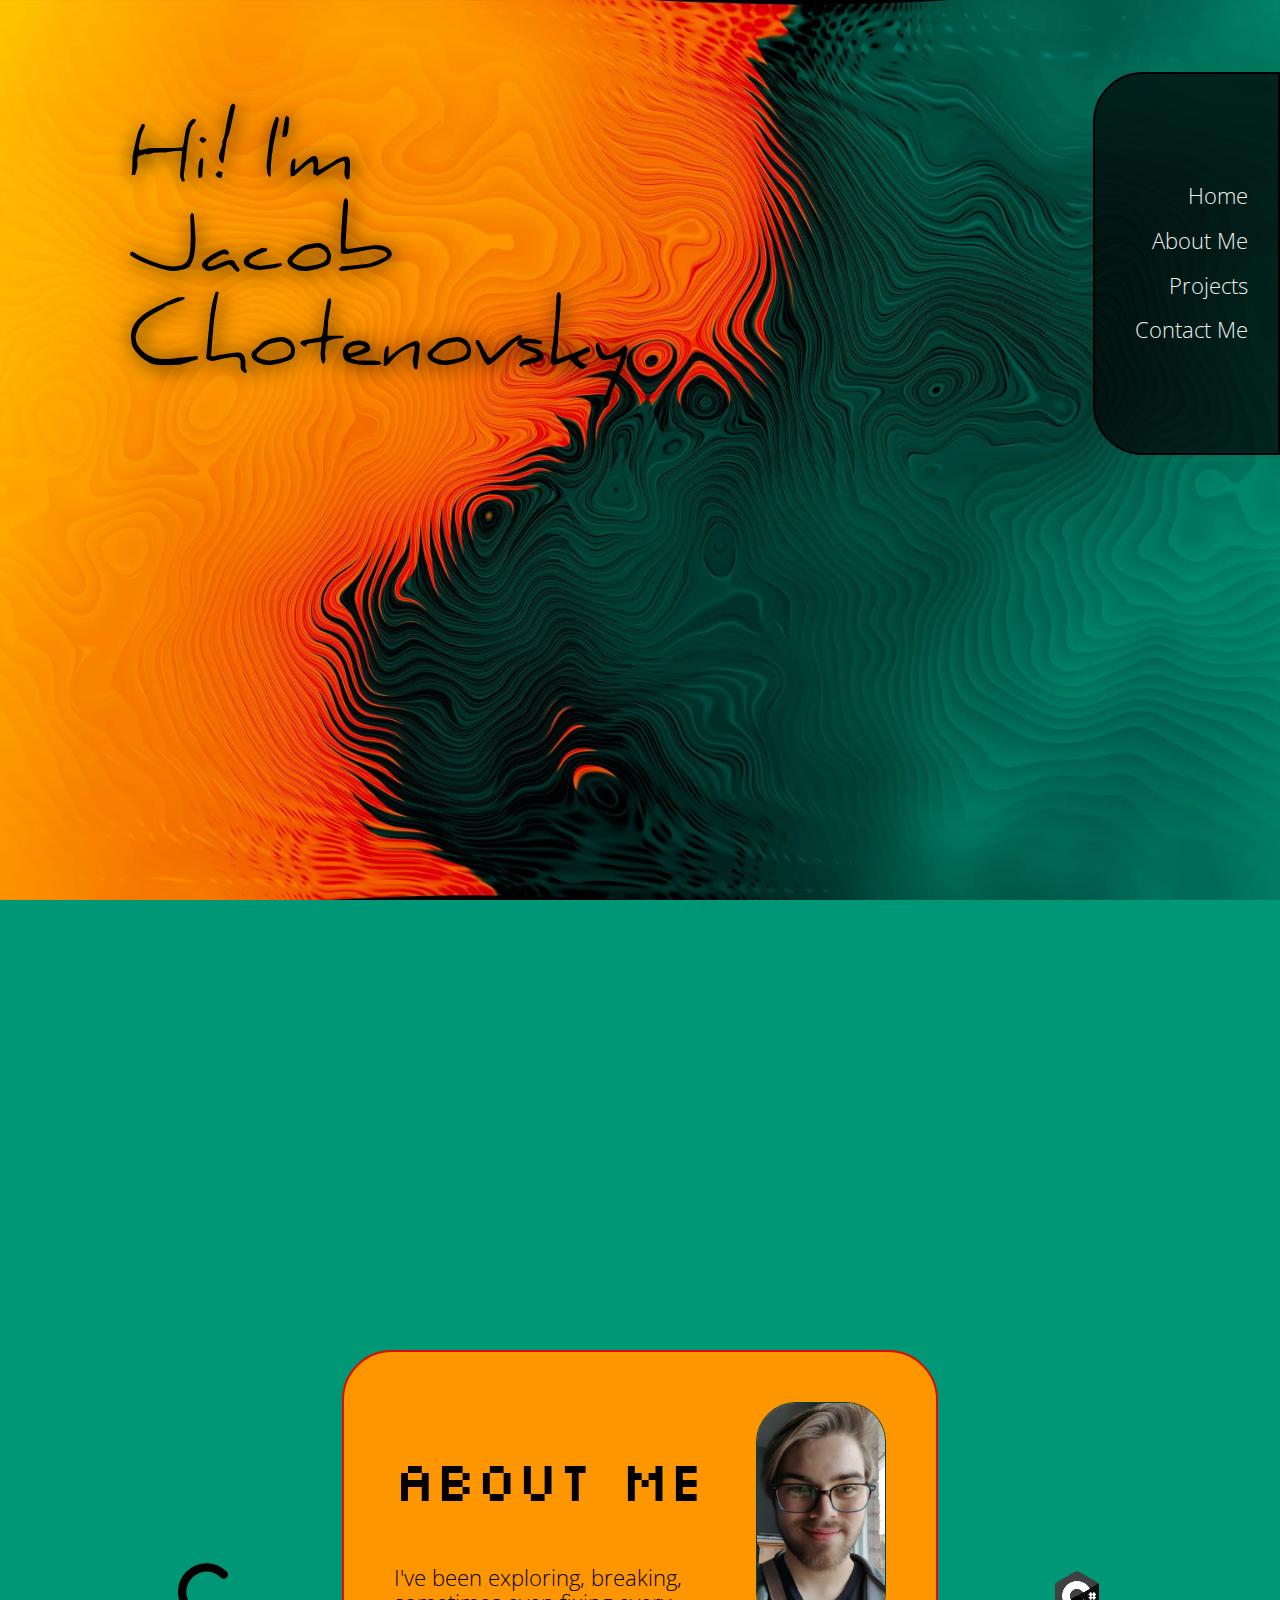
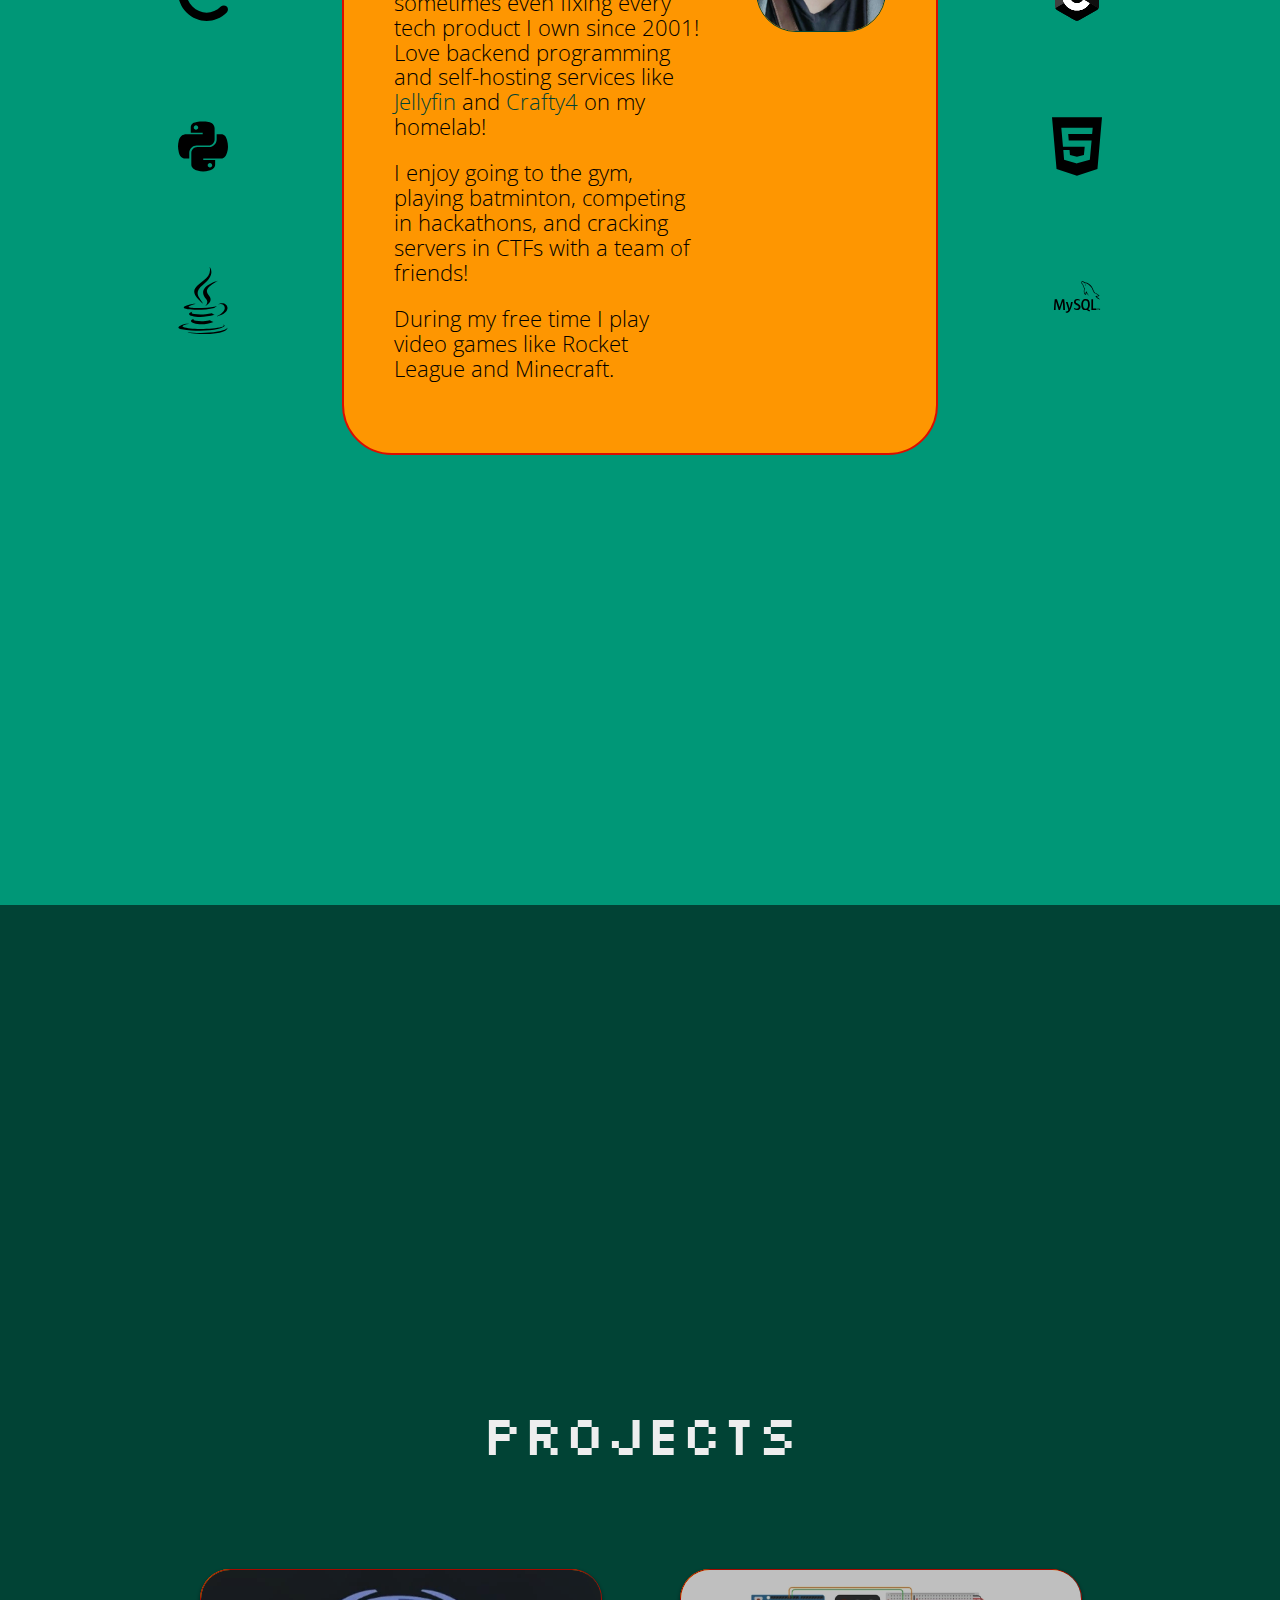
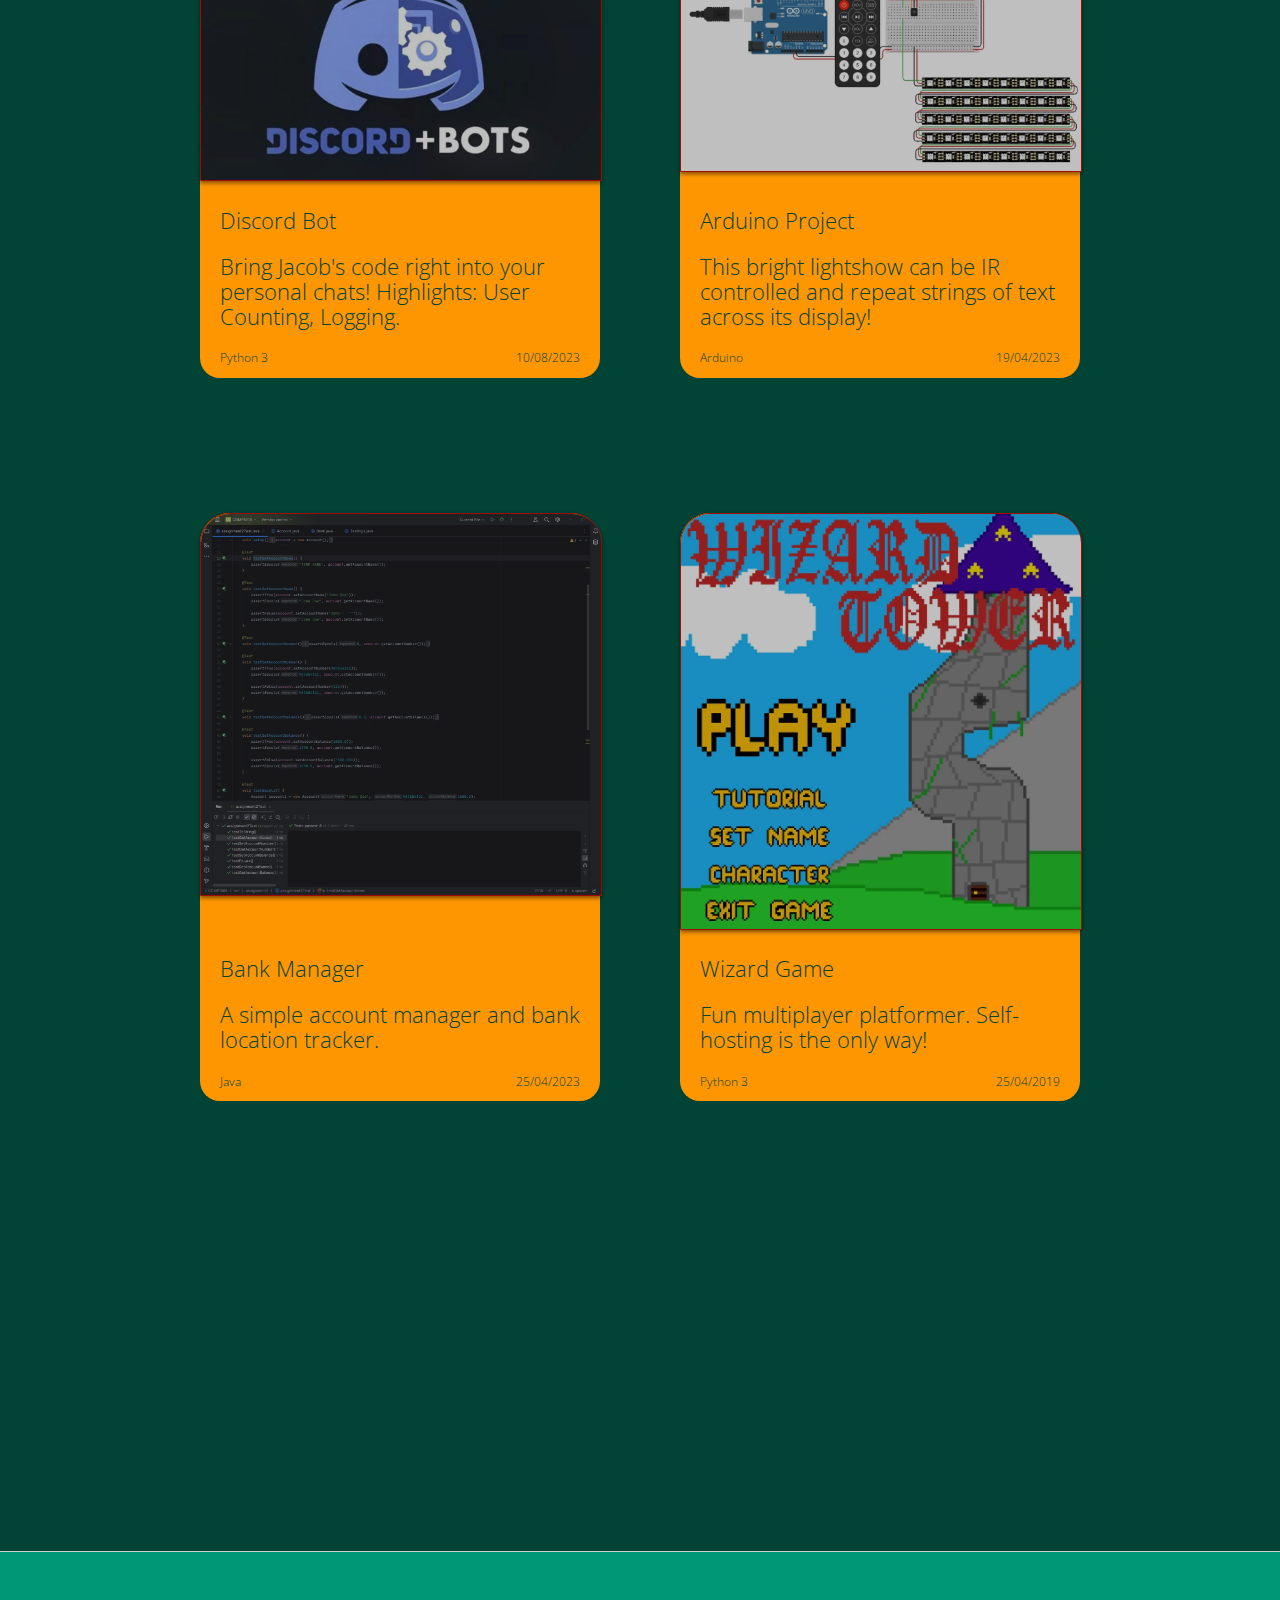
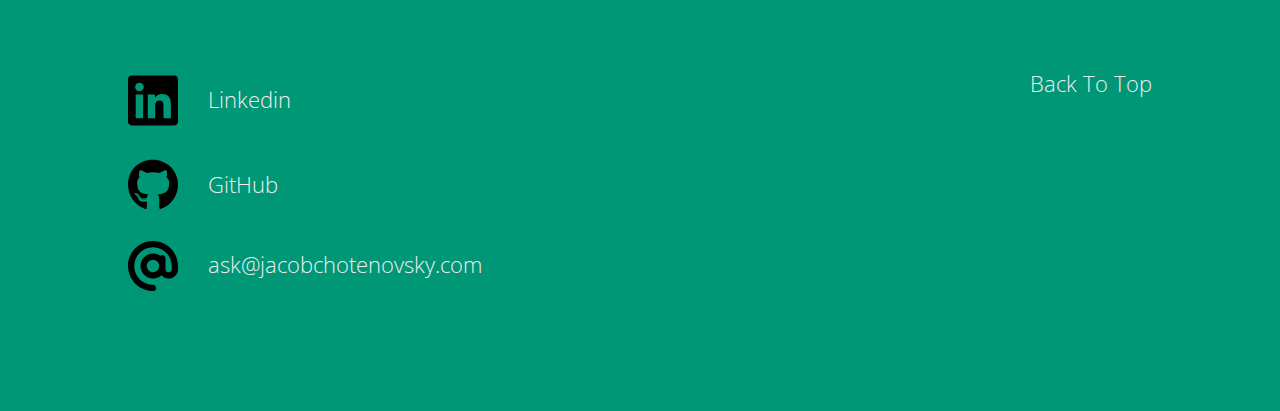
==== commit 3623d96d: "Added more about me" ====
--- a/index.html
+++ b/index.html
@@ -39,7 +39,7 @@
                                 Love backend programming and self-hosting services like <a href="https://jellyfin.org/">Jellyfin</a> and <a href="https://docs.craftycontrol.com/">Crafty4</a> on my homelab! 
                             </p>
                             <p>
-                                I enjoy going to the gym and playing batminton with a team of friends!
+                                I enjoy going to the gym, playing batminton, competing in hackathons, and cracking servers in CTFs with a team of friends!
                             </p>
                             <p>
                                 During my free time I play video games like Rocket League and Minecraft.
